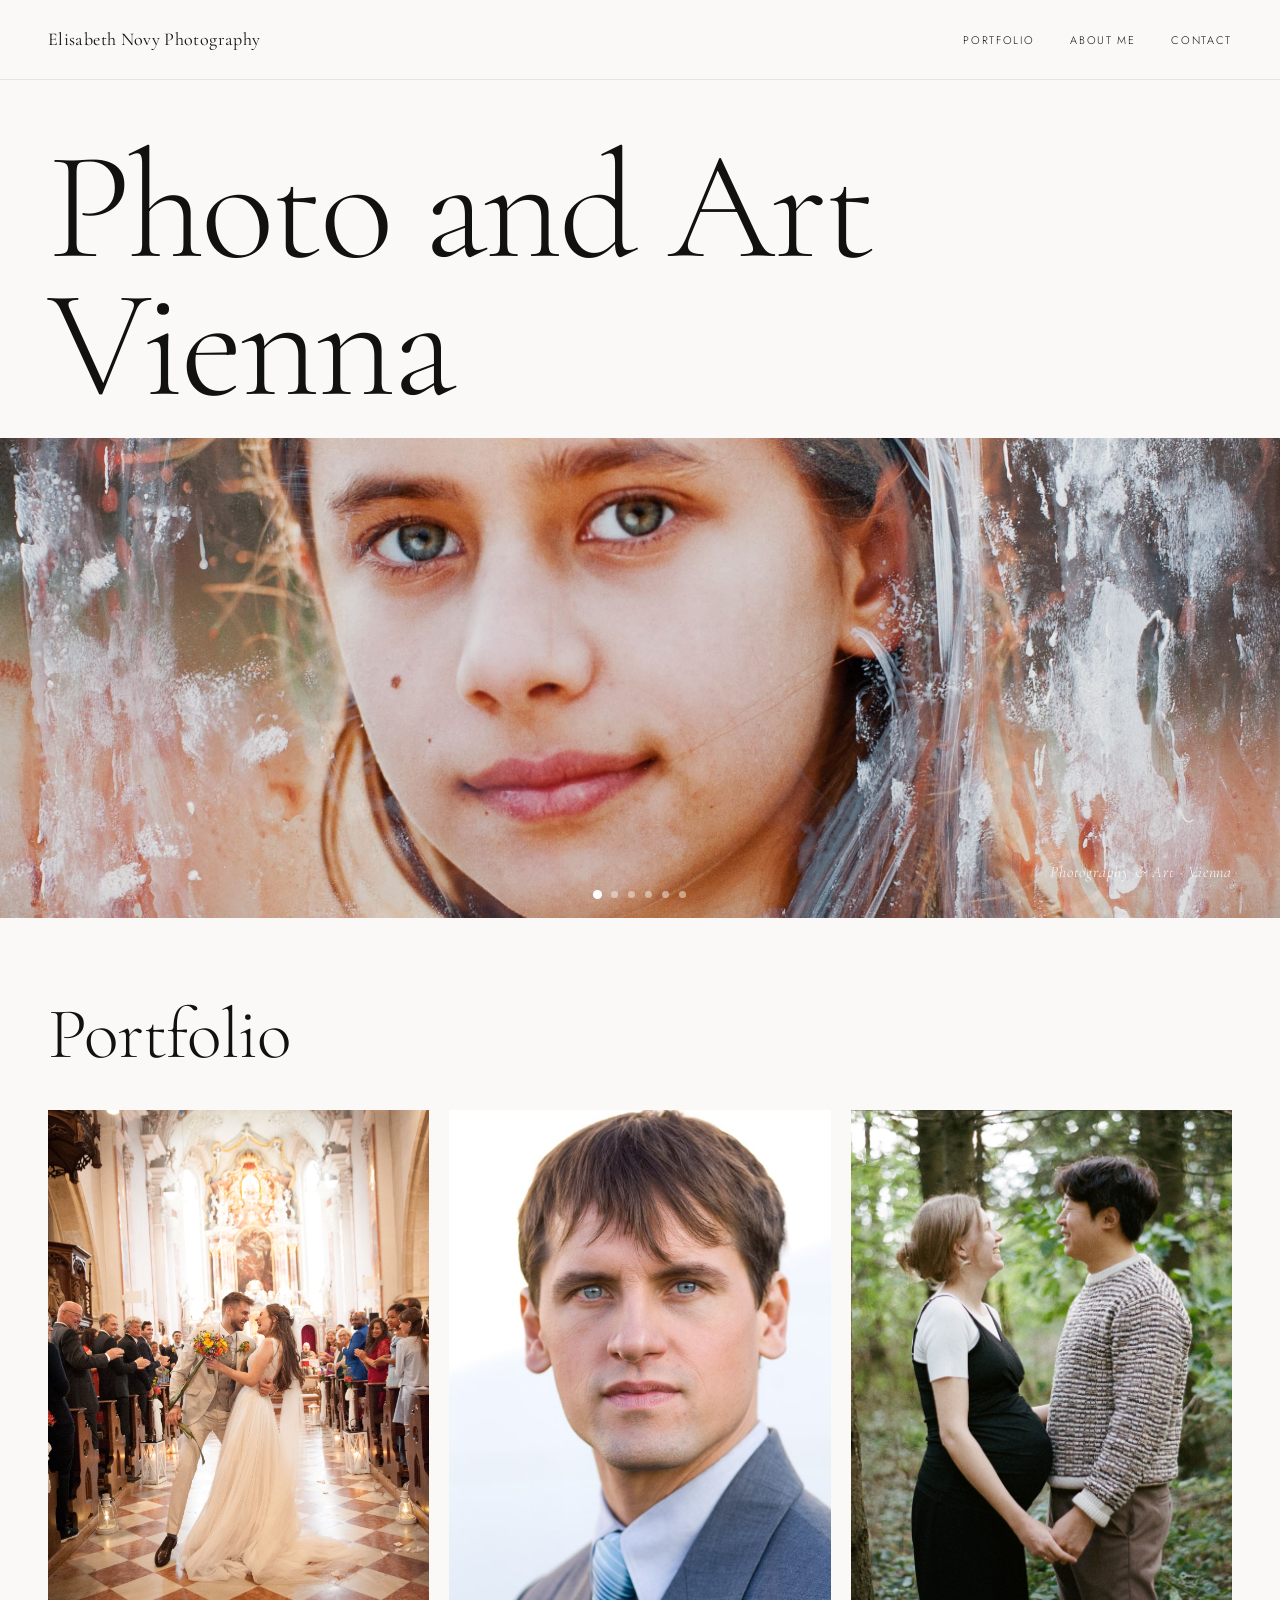
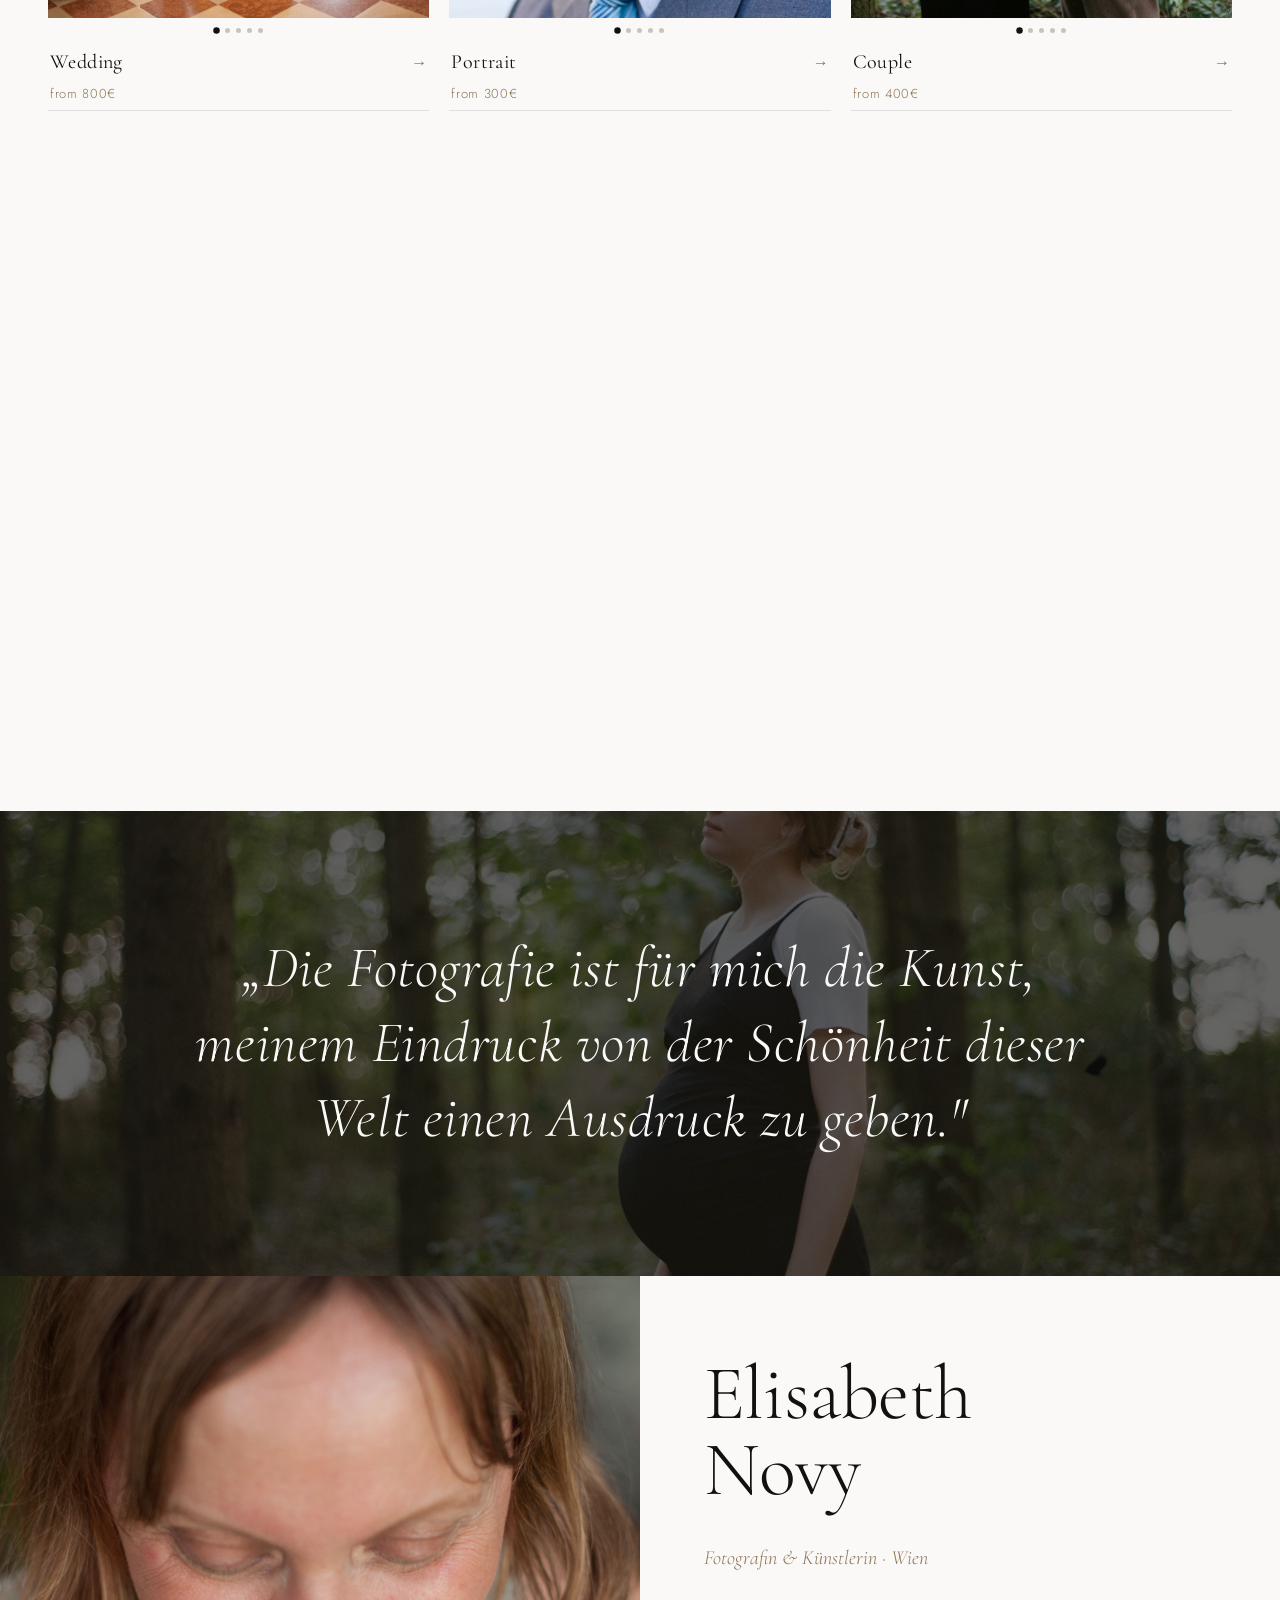
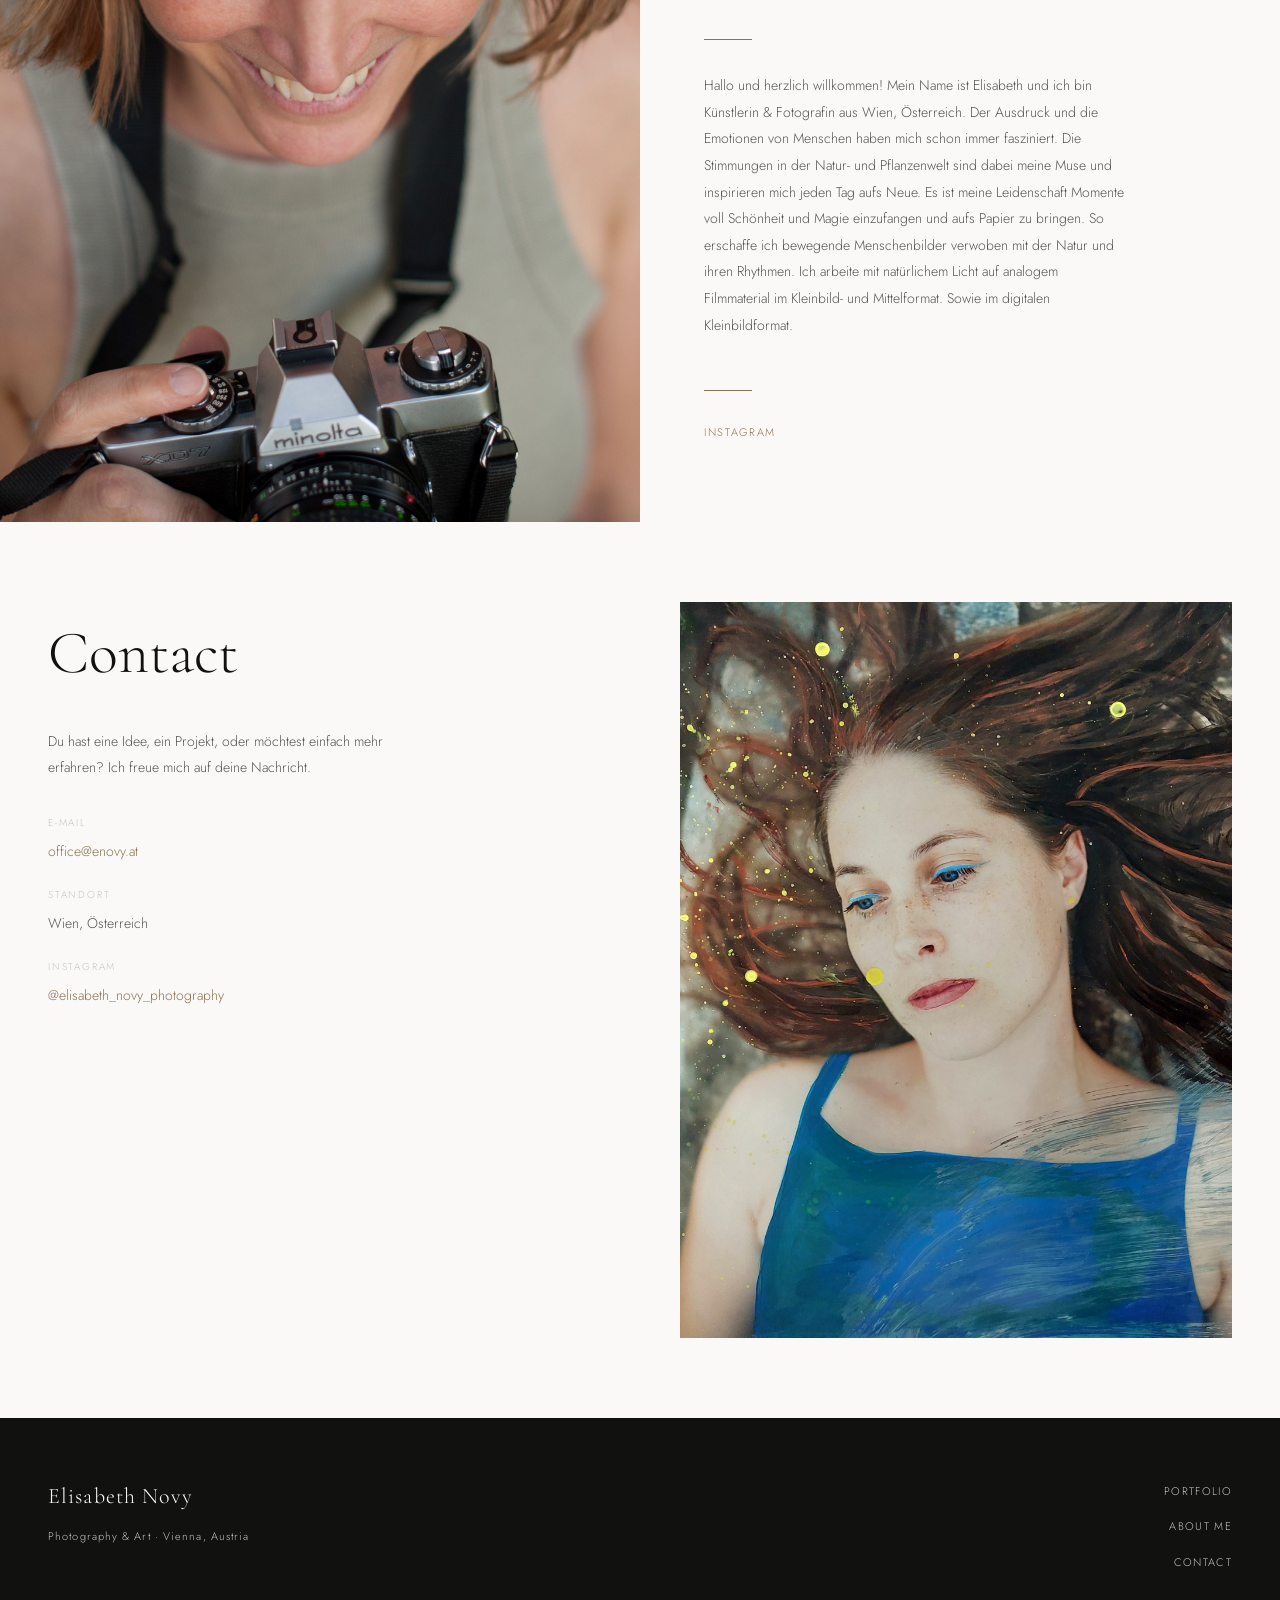
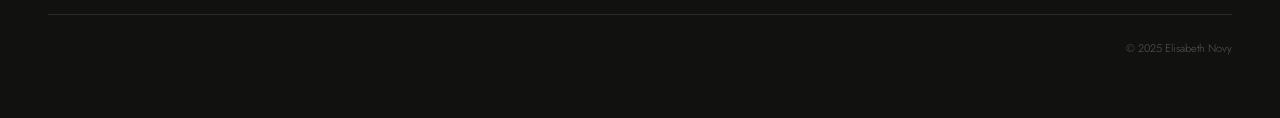
==== index.html @ fc1ddc1c "Update index.html" ====
<!DOCTYPE html>
<html lang="de">
<head>
  <meta charset="UTF-8" />
  <meta name="viewport" content="width=device-width, initial-scale=1.0" />
  <title>Elisabeth Novy Photography</title>
  <link rel="stylesheet" href="style.css" />
</head>
<body>

  <nav>
    <a class="nav-logo" href="index.html">Elisabeth Novy Photography</a>
    <button class="nav-toggle" aria-label="Menu" onclick="toggleMenu()">
      <span></span><span></span><span></span>
    </button>
    <ul class="nav-links" id="navLinks">
      <li><a href="#portfolio">Portfolio</a></li>
      <li><a href="#about">About me</a></li>
      <li><a href="#contact">Contact</a></li>
    </ul>
  </nav>

  <main class="page-content">

    <!-- ══════════════════════════
         HERO SLIDESHOW
    ══════════════════════════ -->
    <section class="hero">
      <div class="hero-title-block">
        <h1 class="hero-title">Photo and Art Vienna</h1>
      </div>
      <div class="hero-image-full">
        <div class="slideshow" id="hero-show">
          <!-- Replace these 6 filenames with your chosen hero images -->
          <div class="slide active" style="background-image: url('images/DSC4511-min.jpg')"></div> <!-- Artwork2 -->
          <div class="slide" style="background-image: url('images/DSC3820-min.jpg')"></div> <!-- Portrait -->
          <div class="slide" style="background-image: url('images/DSC9651.jpg')"></div> <!-- Wedding -->
          <div class="slide" style="background-image: url('images/DSC_1596-2-2-min.jpg')"></div> <!-- Artwork -->
          <div class="slide" style="background-image: url('images/DSC2990-Edit-Edit-min.jpg')"></div> <!-- Portrait2 -->
          <div class="slide" style="background-image: url('images/DSC2421.JPG')"></div> <!-- Baby -->
        </div>
        <div class="slide-dots" id="hero-dots">
          <button class="dot active" aria-label="Bild 1"></button>
          <button class="dot" aria-label="Bild 2"></button>
          <button class="dot" aria-label="Bild 3"></button>
          <button class="dot" aria-label="Bild 4"></button>
          <button class="dot" aria-label="Bild 5"></button>
          <button class="dot" aria-label="Bild 6"></button>
        </div>
        <p class="hero-tagline">Photography &amp; Art · Vienna</p>
      </div>
    </section>

    <!-- ══════════════════════════
         PORTFOLIO GRID
         Each card links to its own service page
    ══════════════════════════ -->
    <section id="portfolio">
      <div class="section-header fade-up">
        <h2 class="section-title">Portfolio</h2>
      </div>

      <div class="portfolio-grid">

        <!-- CARD 1: Wedding — links to service-wedding.html -->
        <a class="portfolio-card fade-up" href="service-wedding.html">
          <div class="pcard-slideshow">
            <!-- Replace with your 5 wedding photos -->
            <div class="pslide active" style="background-image: url('images/DSC8560.jpg')"></div>
            <div class="pslide" style="background-image: url('images/sw_DSC7352-2-min.jpg')"></div>
            <div class="pslide" style="background-image: url('images/DSC8609.jpg')"></div>
            <div class="pslide" style="background-image: url('images/DSC8185.jpg')"></div>
            <div class="pslide" style="background-image: url('images/sw060_DSC2758-Edit-Edit-min.jpg')"></div>
          </div>
          <div class="pcard-dots"></div>
         <div class="pcard-label">
  <span style="display:flex; flex-direction:column; gap:4px;">
    <span class="pcard-title">Wedding</span>
    <span style="font-size:13px; font-weight:300; color:#8b7355; font-family:'Jost',sans-serif; letter-spacing:0.05em;">from 800€</span>
    </span>
<span class="pcard-arrow">→</span>
</div>
        </a>

        <!-- CARD 2: Portrait — links to service-portrait.html -->
        <a class="portfolio-card fade-up" href="service-portrait.html">
          <div class="pcard-slideshow">
            <!-- Replace with your 5 portrait photos -->
            <div class="pslide active" style="background-image: url('images/DSC098985.jpg')"></div>
            <div class="pslide" style="background-image: url('images/DSC2990-Edit-Edit-min.jpg')"></div>
            <div class="pslide" style="background-image: url('images/DSC56468.jpg')"></div>
            <div class="pslide" style="background-image: url('images/DSC98456.jpg')"></div>
            <div class="pslide" style="background-image: url('images/DSC8456.JPG')"></div>
          </div>
          <div class="pcard-dots"></div>
          <div class="pcard-label">
  <span style="display:flex; flex-direction:column; gap:4px;">
    <span class="pcard-title">Portrait</span>
    <span style="font-size:13px; font-weight:300; color:#8b7355; font-family:'Jost',sans-serif; letter-spacing:0.05em;">from 300€</span>
    </span>
            <span class="pcard-arrow">→</span>
          </div>
        </a>

        <!-- CARD 3: Couple — links to service-couple.html -->
        <a class="portfolio-card fade-up" href="service-couple.html">
          <div class="pcard-slideshow">
            <!-- Replace with your 5 couple photos -->
            <div class="pslide active" style="background-image: url('images/42100008.jpg')"></div>
            <div class="pslide" style="background-image: url('images/DSC3748-min.jpg')"></div>
            <div class="pslide" style="background-image: url('images/sw0407_5988-min.jpg')"></div>
            <div class="pslide" style="background-image: url('images/25010031.jpg')"></div>
            <div class="pslide" style="background-image: url('images/SW_DSC3638-2-min.jpg')"></div>
          </div>
          <div class="pcard-dots"></div>
          <div class="pcard-label">
  <span style="display:flex; flex-direction:column; gap:4px;">
    <span class="pcard-title">Couple</span>
    <span style="font-size:13px; font-weight:300; color:#8b7355; font-family:'Jost',sans-serif; letter-spacing:0.05em;">from 400€</span>
  </span>
            <span class="pcard-arrow">→</span>
          </div>
        </a>

        <!-- CARD 4: Family — links to service-family.html -->
        <a class="portfolio-card fade-up" href="service-family.html">
          <div class="pcard-slideshow">
            <!-- Replace with your 5 family photos -->
            <div class="pslide active" style="background-image: url('images/DSC2608.jpg')"></div>
            <div class="pslide" style="background-image: url('images/DSC2421.JPG')"></div>
            <div class="pslide" style="background-image: url('images/PrG497906.jpg')"></div>
            <div class="pslide" style="background-image: url('images/DSC9864.jpg')"></div>
            <div class="pslide" style="background-image: url('images/D2C6389-min.jpg')"></div>
          </div>
          <div class="pcard-dots"></div>
          <div class="pcard-label">
  <span style="display:flex; flex-direction:column; gap:4px;">
    <span class="pcard-title">Family & Kids</span>
    <span style="font-size:13px; font-weight:300; color:#8b7355; font-family:'Jost',sans-serif; letter-spacing:0.05em;">from 250€</span>
  </span>
  <span class="pcard-arrow">→</span>
</div>
        </a>

        <!-- CARD 5: Commercial — links to service-commercial.html -->
        <a class="portfolio-card fade-up" href="service-commercial.html">
          <div class="pcard-slideshow">
            <!-- Replace with your 5 commercial photos -->
            <div class="pslide active" style="background-image: url('images/DSC4311_RGB_kl.jpg')"></div>
            <div class="pslide" style="background-image: url('images/DSC4878.jpg')"></div>
            <div class="pslide" style="background-image: url('images/DSC123675.jpg')"></div>
            <div class="pslide" style="background-image: url('images/DSC1952-Edit.JPG')"></div>
            <div class="pslide" style="background-image: url('images/D2C1229.jpg')"></div>
          </div>
          <div class="pcard-dots"></div>
          <div class="pcard-label">
  <span style="display:flex; flex-direction:column; gap:4px;">
    <span class="pcard-title">Commercial</span>
    <span style="font-size:13px; font-weight:300; color:#8b7355; font-family:'Jost',sans-serif; letter-spacing:0.05em;">price on offer</span>
  </span>
            <span class="pcard-arrow">→</span>
          </div>
        </a>

        <!-- CARD 6: Artwork — links to service-artwork.html -->
        <a class="portfolio-card fade-up" href="service-artwork.html">
          <div class="pcard-slideshow">
            <!-- Replace with your 5 artwork / painted photo images -->
            <div class="pslide active" style="background-image: url('images/DSC4499-min.jpg')"></div>
            <div class="pslide" style="background-image: url('images/20260128_122446.jpg')"></div>
            <div class="pslide" style="background-image: url('images/20260128_122147.jpg')"></div>
            <div class="pslide" style="background-image: url('images/20241216_114441 1.jpg')"></div>
            <div class="pslide" style="background-image: url('images/DSC_1576-2-2-min.jpg')"></div>
          </div>
          <div class="pcard-dots"></div>
          <div class="pcard-label">
  <span style="display:flex; flex-direction:column; gap:4px;">
    <span class="pcard-title">Artwork</span>
    <span style="font-size:13px; font-weight:300; color:#8b7355; font-family:'Jost',sans-serif; letter-spacing:0.05em;">from 50€</span>
  </span>
            <span class="pcard-arrow">→</span>
          </div>
        </a>

      </div>
    </section>

    <!-- ══════════════════════════
         ARTIST STATEMENT
    ══════════════════════════ -->
    <section class="quote-band fade-up">
      <!-- Replace with a moody atmospheric photo -->
      <img class="quote-band-bg" src="images/28070008.jpg" alt="" aria-hidden="true" />
      <p class="quote-text">
        „Die Fotografie ist für mich die Kunst,<br>
        meinem Eindruck von der Schönheit dieser Welt einen Ausdruck zu geben."
      </p>
    </section>

    <!-- ══════════════════════════
         ABOUT ME
    ══════════════════════════ -->
    <section id="about" class="about-layout">

      <div class="about-image-col">
        <!--
          Replace with a personal portrait photo of Elisabeth.
          Example: src="images/elisabeth.jpg"
        -->
        <img src="images/DSC0452.jpg" alt="Elisabeth Novy" />
      </div>

      <div class="about-text-col fade-up">
        <h2 class="about-name">Elisabeth<br>Novy</h2>
        <!-- PLACEHOLDER: short subtitle -->
        <p class="about-tagline">Fotografin &amp; Künstlerin · Wien</p>
        <div class="about-divider"></div>
        <!-- PLACEHOLDER: personal intro paragraph -->
        <p class="about-body">
           Hallo und herzlich willkommen!
Mein Name ist Elisabeth und ich bin Künstlerin & Fotografin aus Wien, Österreich.
Der Ausdruck und die Emotionen von Menschen haben mich schon immer fasziniert.
Die Stimmungen in der Natur- und Pflanzenwelt sind dabei meine Muse und inspirieren mich jeden Tag aufs Neue.
Es ist meine Leidenschaft Momente voll Schönheit und Magie einzufangen und aufs Papier zu bringen.
So erschaffe ich bewegende Menschenbilder verwoben mit der Natur und ihren Rhythmen.

Ich arbeite mit natürlichem Licht auf analogem Filmmaterial im Kleinbild- und Mittelformat. Sowie im digitalen Kleinbildformat.
        </p>
        
        <div class="about-divider"></div>
        <!-- Replace # with your actual social links -->
        <div style="display:flex; gap:24px;">
          <a href="https://www.instagram.com/elisabeth_novy_photography?utm_source=ig_web_button_share_sheet&igsh=ZDNlZDc0MzIxNw==" target="_blank" style="font-size:11px;letter-spacing:0.15em;text-transform:uppercase;color:#8b7355;text-decoration:none;">Instagram</a>
        </div>
      </div>

    </section>

    <!-- ══════════════════════════
         CONTACT
    ══════════════════════════ -->
    <section class="contact-section" id="contact">

      <div class="fade-up">
        <h2 class="contact-title">Contact</h2>
        <!-- PLACEHOLDER: short invitation text -->
        <p style="font-size:14px;color:#555;max-width:380px;line-height:1.9;margin-bottom:32px;">
          Du hast eine Idee, ein Projekt, oder möchtest einfach mehr erfahren?
          Ich freue mich auf deine Nachricht.
        </p>
        <div class="contact-info">
          <span class="contact-label">E-Mail</span>
          <!-- Replace with real email -->
          <a href="mailto:office@enovy.at">office@enovy.at</a>
          <span class="contact-label">Standort</span>
          Wien, Österreich
          <span class="contact-label">Instagram</span>
          <!-- Replace with real Instagram -->
          <a href="https://www.instagram.com/elisabeth_novy_photography?utm_source=ig_web_button_share_sheet&igsh=ZDNlZDc0MzIxNw==" target="_blank">@elisabeth_novy_photography</a>
        </div>
      </div>

      <div class="fade-up" style="overflow:hidden;">
        <!-- Replace with any photo you'd like next to the contact info -->
        <img src="images/20260128_122324.jpg" alt=""
          style="width:100%;aspect-ratio:3/4;object-fit:cover;object-position:center;display:block;" />
      </div>

    </section>

  </main>

  <footer>
    <div>
      <p class="footer-logo">Elisabeth Novy</p>
      <p class="footer-sub">Photography &amp; Art · Vienna, Austria</p>
    </div>
    <ul class="footer-nav">
      <li><a href="#portfolio">Portfolio</a></li>
      <li><a href="#about">About me</a></li>
      <li><a href="#contact">Contact</a></li>
    </ul>
    <div class="footer-bottom">
      <span><!-- hello@elisabethnovy.com --></span>
      <span>© 2025 Elisabeth Novy</span>
    </div>
  </footer>

  <script>
    function toggleMenu() {
      document.getElementById('navLinks').classList.toggle('open');
    }

    // Scroll fade-in
    const observer = new IntersectionObserver((entries) => {
      entries.forEach((entry, i) => {
        if (entry.isIntersecting) setTimeout(() => entry.target.classList.add('visible'), i * 80);
      });
    }, { threshold: 0.08 });
    document.querySelectorAll('.fade-up').forEach(el => observer.observe(el));

    // Hero slideshow
    (function () {
      const slides = document.querySelectorAll('#hero-show .slide');
      const dots = document.querySelectorAll('#hero-dots .dot');
      let cur = 0;
      dots.forEach((d, i) => d.addEventListener('click', () => goTo(i)));
      function goTo(n) {
        slides[cur].classList.remove('active'); dots[cur].classList.remove('active');
        cur = (n + slides.length) % slides.length;
        slides[cur].classList.add('active'); dots[cur].classList.add('active');
      }
      setInterval(() => goTo(cur + 1), 5000);
    })();

    // Portfolio card slideshows
    document.querySelectorAll('.portfolio-card').forEach((card, idx) => {
      const slides = card.querySelectorAll('.pslide');
      const wrap = card.querySelector('.pcard-dots');
      let cur = 0;
      slides.forEach((_, i) => {
        const d = document.createElement('button');
        d.className = 'pdot' + (i === 0 ? ' active' : '');
        d.setAttribute('aria-label', `Bild ${i + 1}`);
        d.addEventListener('click', e => { e.preventDefault(); e.stopPropagation(); goTo(i); });
        wrap.appendChild(d);
      });
      function goTo(n) {
        const dots = wrap.querySelectorAll('.pdot');
        slides[cur].classList.remove('active'); dots[cur].classList.remove('active');
        cur = (n + slides.length) % slides.length;
        slides[cur].classList.add('active'); dots[cur].classList.add('active');
      }
      setInterval(() => goTo(cur + 1), 3500 + idx * 350);
    });

    // Smooth scroll with nav offset
    document.querySelectorAll('a[href^="#"]').forEach(link => {
      link.addEventListener('click', e => {
        const target = document.querySelector(link.getAttribute('href'));
        if (target) {
          e.preventDefault();
          window.scrollTo({ top: target.getBoundingClientRect().top + window.scrollY - 80, behavior: 'smooth' });
          document.getElementById('navLinks').classList.remove('open');
        }
      });
    });
  </script>

</body>
</html>
---- style.css ----
@import url('https://fonts.googleapis.com/css2?family=Cormorant+Garamond:ital,wght@0,300;0,400;0,500;1,300;1,400&family=Jost:wght@200;300;400&display=swap');

*, *::before, *::after {
  box-sizing: border-box;
  margin: 0;
  padding: 0;
}

:root {
  --black: #111110;
  --white: #faf9f7;
  --warm-grey: #c8c4bc;
  --accent: #8b7355;
  --light-bg: #f2f0ed;
  --font-display: 'Cormorant Garamond', serif;
  --font-body: 'Jost', sans-serif;
}

html {
  scroll-behavior: smooth;
}

body {
  background-color: var(--white);
  color: var(--black);
  font-family: var(--font-body);
  font-weight: 300;
  font-size: 15px;
  line-height: 1.7;
  overflow-x: hidden;
}

/* ── NAV ── */
nav {
  position: fixed;
  top: 0;
  left: 0;
  right: 0;
  z-index: 100;
  display: flex;
  align-items: center;
  justify-content: space-between;
  padding: 24px 48px;
  background: rgba(250, 249, 247, 0.92);
  backdrop-filter: blur(8px);
  border-bottom: 1px solid rgba(0,0,0,0.08);
}

.nav-logo {
  font-family: var(--font-display);
  font-size: 18px;
  font-weight: 400;
  letter-spacing: 0.02em;
  color: var(--black);
  text-decoration: none;
}

.nav-links {
  display: flex;
  gap: 36px;
  list-style: none;
}

.nav-links a {
  font-family: var(--font-body);
  font-size: 11px;
  font-weight: 300;
  letter-spacing: 0.15em;
  text-transform: uppercase;
  color: var(--black);
  text-decoration: none;
  transition: color 0.3s ease;
  position: relative;
}

.nav-links a::after {
  content: '';
  position: absolute;
  bottom: -2px;
  left: 0;
  width: 0;
  height: 1px;
  background: var(--accent);
  transition: width 0.3s ease;
}

.nav-links a:hover,
.nav-links a.active {
  color: var(--accent);
}

.nav-links a:hover::after,
.nav-links a.active::after {
  width: 100%;
}

/* ── PAGE WRAPPER ── */
.page-content {
  padding-top: 90px;
}

/* ── HERO ── */
.hero {
  position: relative;
  height: 92vh;
  overflow: hidden;
  display: flex;
  flex-direction: column;
}

.hero-title-block {
  padding: 48px 48px 24px;
  z-index: 2;
}

.hero-title {
  font-family: var(--font-display);
  font-size: clamp(72px, 12vw, 160px);
  font-weight: 300;
  letter-spacing: -0.02em;
  line-height: 0.9;
  color: var(--black);
  animation: fadeUp 1.2s ease forwards;
  opacity: 0;
}

.hero-image-full {
  flex: 1;
  overflow: hidden;
  position: relative;
}

/* Slideshow — handles portrait & landscape by always cropping to center */
.slideshow {
  position: absolute;
  inset: 0;
  width: 100%;
  height: 100%;
}

.slide {
  position: absolute;
  inset: 0;
  background-size: cover;
  background-position: center center;
  opacity: 0;
  transition: opacity 1.2s ease;
  will-change: opacity;
}

.slide.active { opacity: 1; }

.slide-dots {
  position: absolute;
  bottom: 20px;
  left: 50%;
  transform: translateX(-50%);
  display: flex;
  gap: 10px;
  z-index: 5;
}

.dot {
  width: 7px;
  height: 7px;
  border-radius: 50%;
  background: rgba(255,255,255,0.45);
  border: none;
  cursor: pointer;
  padding: 0;
  transition: background 0.3s, transform 0.3s;
}

.dot.active {
  background: #fff;
  transform: scale(1.3);
}

.dot:hover { background: rgba(255,255,255,0.8); }

.hero-tagline {
  position: absolute;
  bottom: 32px;
  right: 48px;
  font-family: var(--font-display);
  font-style: italic;
  font-size: 16px;
  color: var(--white);
  letter-spacing: 0.05em;
  opacity: 0;
  animation: fadeIn 1.5s ease 0.8s forwards;
}

/* ── SECTION HEADERS ── */
.section-header {
  display: flex;
  align-items: baseline;
  justify-content: space-between;
  padding: 80px 48px 40px;
}

.section-title {
  font-family: var(--font-display);
  font-size: clamp(40px, 6vw, 72px);
  font-weight: 300;
  line-height: 1;
  letter-spacing: -0.01em;
}

.section-link {
  font-family: var(--font-body);
  font-size: 11px;
  letter-spacing: 0.15em;
  text-transform: uppercase;
  color: var(--accent);
  text-decoration: none;
  border-bottom: 1px solid var(--accent);
  padding-bottom: 2px;
  transition: opacity 0.3s;
}

.section-link:hover { opacity: 0.6; }

/* ── PHOTO GRID ── */
.photo-grid {
  display: grid;
  grid-template-columns: repeat(3, 1fr);
  gap: 20px;
  padding: 0 48px 80px;
}

.photo-item {
  position: relative;
  overflow: hidden;
  cursor: pointer;
}

.photo-item img {
  width: 100%;
  aspect-ratio: 3/4;
  object-fit: cover;
  display: block;
  transition: transform 0.7s cubic-bezier(0.25, 0.46, 0.45, 0.94);
}

.photo-item:hover img {
  transform: scale(1.04);
}

.photo-caption {
  margin-top: 12px;
  font-family: var(--font-display);
  font-style: italic;
  font-size: 14px;
  color: var(--accent);
  letter-spacing: 0.03em;
}

/* ── MASONRY / VARIED GRID ── */
.photo-grid-masonry {
  display: grid;
  grid-template-columns: repeat(3, 1fr);
  gap: 16px;
  padding: 0 48px 80px;
}

.photo-grid-masonry .photo-item:nth-child(2) img { aspect-ratio: 3/5; }
.photo-grid-masonry .photo-item:nth-child(4) img { aspect-ratio: 4/3; }
.photo-grid-masonry .photo-item:nth-child(5) img { aspect-ratio: 1/1; }

/* ── QUOTE BAND ── */
.quote-band {
  position: relative;
  padding: 120px 80px;
  background: var(--black);
  overflow: hidden;
  text-align: center;
}

.quote-band::before {
  content: '';
  position: absolute;
  inset: 0;
  background: url('') center/cover no-repeat;
  opacity: 0.3;
}

.quote-band-bg {
  position: absolute;
  inset: 0;
  width: 100%;
  height: 100%;
  object-fit: cover;
  opacity: 0.35;
}

.quote-text {
  position: relative;
  font-family: var(--font-display);
  font-size: clamp(28px, 4.5vw, 58px);
  font-weight: 300;
  font-style: italic;
  color: var(--white);
  line-height: 1.3;
  max-width: 900px;
  margin: 0 auto;
  letter-spacing: 0.01em;
}

/* ── SERVICES PAGE ── */
.services-grid {
  display: grid;
  grid-template-columns: repeat(3, 1fr);
  gap: 48px;
  padding: 0 48px 100px;
}

.service-card img {
  width: 100%;
  aspect-ratio: 2/3;
  object-fit: cover;
  display: block;
  margin-bottom: 20px;
  transition: transform 0.6s ease;
}

.service-card:hover img {
  transform: scale(1.02);
  overflow: hidden;
}

.service-card {
  overflow: hidden;
}

.service-card-inner {
  overflow: hidden;
}

.service-name {
  font-family: var(--font-display);
  font-size: 28px;
  font-weight: 300;
  margin-bottom: 10px;
  letter-spacing: 0.01em;
}

.service-desc {
  font-size: 13px;
  color: #555;
  line-height: 1.8;
  font-weight: 300;
}

/* ── ABOUT PAGE ── */
.about-layout {
  display: grid;
  grid-template-columns: 1fr 1fr;
  gap: 0;
  min-height: 80vh;
}

.about-image-col {
  position: relative;
  overflow: hidden;
}

.about-image-col img {
  width: 100%;
  height: 100%;
  object-fit: cover;
  object-position: top center;
}

.about-text-col {
  padding: 80px 64px;
  display: flex;
  flex-direction: column;
  justify-content: center;
}

.about-name {
  font-family: var(--font-display);
  font-size: clamp(48px, 6vw, 80px);
  font-weight: 300;
  line-height: 1;
  margin-bottom: 32px;
  letter-spacing: -0.01em;
}

.about-tagline {
  font-family: var(--font-display);
  font-style: italic;
  font-size: 20px;
  color: var(--accent);
  margin-bottom: 32px;
}

.about-body {
  font-size: 14px;
  color: #555;
  line-height: 1.9;
  margin-bottom: 20px;
  max-width: 420px;
}

.about-divider {
  width: 48px;
  height: 1px;
  background: var(--accent);
  margin: 32px 0;
}

.about-art-section {
  padding: 80px 48px;
  background: var(--light-bg);
}

.about-art-title {
  font-family: var(--font-display);
  font-size: clamp(36px, 5vw, 60px);
  font-weight: 300;
  margin-bottom: 48px;
}

.art-grid {
  display: grid;
  grid-template-columns: repeat(3, 1fr);
  gap: 20px;
}

.art-grid img {
  width: 100%;
  aspect-ratio: 1/1;
  object-fit: cover;
  display: block;
  transition: transform 0.6s ease;
}

.art-grid img:hover { transform: scale(1.03); }

/* ── CONTACT ── */
.contact-section {
  padding: 80px 48px;
  display: grid;
  grid-template-columns: 1fr 1fr;
  gap: 80px;
  align-items: start;
}

.contact-title {
  font-family: var(--font-display);
  font-size: clamp(36px, 5vw, 60px);
  font-weight: 300;
  margin-bottom: 24px;
}

.contact-info {
  font-size: 14px;
  color: #555;
  line-height: 2;
}

.contact-info a {
  color: var(--accent);
  text-decoration: none;
}

.contact-info a:hover { text-decoration: underline; }

.contact-label {
  font-size: 10px;
  letter-spacing: 0.18em;
  text-transform: uppercase;
  color: var(--warm-grey);
  display: block;
  margin-top: 20px;
  margin-bottom: 4px;
}

/* ── FOOTER ── */
footer {
  background: var(--black);
  color: var(--white);
  padding: 60px 48px;
  display: grid;
  grid-template-columns: 1fr auto;
  gap: 40px;
  align-items: start;
}

.footer-logo {
  font-family: var(--font-display);
  font-size: 22px;
  font-weight: 300;
  letter-spacing: 0.05em;
  margin-bottom: 12px;
}

.footer-sub {
  font-size: 11px;
  color: var(--warm-grey);
  letter-spacing: 0.1em;
}

.footer-nav {
  list-style: none;
  text-align: right;
  display: flex;
  flex-direction: column;
  gap: 10px;
}

.footer-nav a {
  font-size: 11px;
  letter-spacing: 0.12em;
  text-transform: uppercase;
  color: var(--warm-grey);
  text-decoration: none;
  transition: color 0.3s;
}

.footer-nav a:hover { color: var(--white); }

.footer-bottom {
  grid-column: 1 / -1;
  border-top: 1px solid rgba(255,255,255,0.1);
  padding-top: 24px;
  font-size: 11px;
  color: rgba(255,255,255,0.3);
  display: flex;
  justify-content: space-between;
}

/* ── PORTFOLIO GRID ── */
.portfolio-grid {
  display: grid;
  grid-template-columns: repeat(3, 1fr);
  gap: 20px;
  padding: 0 48px 80px;
}

.portfolio-card {
  display: block;
  text-decoration: none;
  color: var(--black);
  position: relative;
  overflow: hidden;
  cursor: pointer;
}

/* The slideshow inside each card */
.pcard-slideshow {
  position: relative;
  width: 100%;
  aspect-ratio: 3/4;   /* portrait crop — works for both orientations */
  overflow: hidden;
  background: var(--light-bg);
}

.pslide {
  position: absolute;
  inset: 0;
  background-size: cover;
  background-position: center center; /* always shows middle of image */
  opacity: 0;
  transition: opacity 1s ease;
}

.pslide.active { opacity: 1; }

/* Dots inside the card */
.pcard-dots {
  display: flex;
  gap: 6px;
  justify-content: center;
  margin-top: 10px;
}

.pdot {
  width: 5px;
  height: 5px;
  border-radius: 50%;
  background: var(--warm-grey);
  border: none;
  cursor: pointer;
  padding: 0;
  transition: background 0.3s, transform 0.3s;
}

.pdot.active {
  background: var(--black);
  transform: scale(1.3);
}

/* Category label below each card */
.pcard-label {
  display: flex;
  justify-content: space-between;
  align-items: baseline;
  padding: 12px 2px 4px;
  border-bottom: 1px solid rgba(0,0,0,0.1);
  transition: border-color 0.3s;
}

.portfolio-card:hover .pcard-label {
  border-color: var(--accent);
}

.pcard-title {
  font-family: var(--font-display);
  font-size: 20px;
  font-weight: 400;
  letter-spacing: 0.02em;
}

.pcard-arrow {
  font-size: 16px;
  color: var(--accent);
  transform: translateX(0);
  transition: transform 0.3s ease;
}

.portfolio-card:hover .pcard-arrow {
  transform: translateX(5px);
}

/* ── SERVICE BLOCKS ── */
.service-block {
  display: grid;
  grid-template-columns: 1fr 1fr;
  gap: 0;
  margin: 0 0 2px 0;
  min-height: 520px;
}

.service-block--reverse {
  direction: rtl; /* flip columns */
}

.service-block--reverse > * {
  direction: ltr; /* reset text inside */
}

.service-block-img {
  overflow: hidden;
  background: var(--light-bg);
}

.service-block-img img {
  width: 100%;
  height: 100%;
  object-fit: cover;
  object-position: center center;
  display: block;
  transition: transform 0.8s ease;
}

.service-block:hover .service-block-img img {
  transform: scale(1.03);
}

.service-block-text {
  padding: 64px 56px;
  display: flex;
  flex-direction: column;
  justify-content: center;
  background: var(--white);
}

.service-block--reverse .service-block-text {
  background: var(--light-bg);
}

.service-block-title {
  font-family: var(--font-display);
  font-size: clamp(36px, 4vw, 56px);
  font-weight: 300;
  letter-spacing: -0.01em;
  margin-bottom: 20px;
}

.service-block-divider {
  width: 40px;
  height: 1px;
  background: var(--accent);
  margin-bottom: 24px;
}

.service-block-text p {
  font-size: 14px;
  color: #555;
  line-height: 1.9;
  max-width: 380px;
}

/* ── CTA BUTTON ── */
.cta-btn {
  display: inline-block;
  margin-top: 36px;
  position: relative;
  font-family: var(--font-body);
  font-size: 11px;
  letter-spacing: 0.18em;
  text-transform: uppercase;
  color: var(--white);
  border: 1px solid rgba(255,255,255,0.5);
  padding: 14px 32px;
  text-decoration: none;
  transition: background 0.3s, border-color 0.3s;
}

.cta-btn:hover {
  background: rgba(255,255,255,0.15);
  border-color: var(--white);
}

/* ── RESPONSIVE: portfolio & service blocks ── */
@media (max-width: 900px) {
  .portfolio-grid {
    grid-template-columns: 1fr 1fr;
    padding: 0 24px 60px;
    gap: 16px;
  }

  .service-block {
    grid-template-columns: 1fr;
    min-height: auto;
  }

  .service-block--reverse {
    direction: ltr;
  }

  .service-block-img {
    height: 60vw;
  }

  .service-block-text {
    padding: 40px 24px;
  }
}

@media (max-width: 500px) {
  .portfolio-grid {
    grid-template-columns: 1fr;
  }
}

/* ── SERVICE PAGE ── */
.svc-hero {
  position: relative;
  height: 75vh;
  overflow: hidden;
}

.svc-hero-img {
  position: absolute;
  inset: 0;
  background-size: cover;
  background-position: center center;
  transform: scale(1.04);
  animation: zoomOut 1.8s ease forwards;
}

.svc-hero-overlay {
  position: absolute;
  inset: 0;
  background: linear-gradient(to top, rgba(0,0,0,0.55) 0%, rgba(0,0,0,0.1) 50%, transparent 100%);
  display: flex;
  flex-direction: column;
  justify-content: flex-end;
  padding: 48px 56px;
}

.svc-back {
  position: absolute;
  top: 110px;
  left: 56px;
  font-size: 11px;
  letter-spacing: 0.15em;
  text-transform: uppercase;
  color: rgba(255,255,255,0.8);
  text-decoration: none;
  transition: color 0.3s;
}

.svc-back:hover { color: #fff; }

.svc-hero-title {
  font-family: var(--font-display);
  font-size: clamp(52px, 8vw, 110px);
  font-weight: 300;
  color: var(--white);
  line-height: 1;
  letter-spacing: -0.02em;
  margin-bottom: 12px;
}

.svc-hero-sub {
  font-family: var(--font-body);
  font-size: 11px;
  letter-spacing: 0.2em;
  text-transform: uppercase;
  color: rgba(255,255,255,0.7);
}

.svc-desc-section {
  display: grid;
  grid-template-columns: 2fr 1fr;
  gap: 80px;
  padding: 72px 56px;
  align-items: start;
}

.svc-desc-text p {
  font-family: var(--font-display);
  font-size: clamp(18px, 2vw, 24px);
  font-weight: 300;
  line-height: 1.7;
  color: #333;
  max-width: 640px;
}

.svc-meta-block {
  margin-bottom: 28px;
  font-size: 14px;
  color: #555;
  line-height: 1.8;
}

.svc-meta-link {
  color: var(--accent);
  text-decoration: none;
  font-size: 14px;
}

.svc-meta-link:hover { text-decoration: underline; }

/* Gallery grid — masonry-style mixed sizes */
.svc-gallery {
  padding: 0 56px 80px;
}

.svc-gallery-grid {
  display: grid;
  grid-template-columns: repeat(3, 1fr);
  gap: 16px;
}

.svc-gallery-item {
  overflow: hidden;
}

.svc-gallery-item img {
  width: 100%;
  aspect-ratio: 2/3;        /* portrait default — works for any orientation */
  object-fit: cover;
  object-position: center center;
  display: block;
  transition: transform 0.7s ease;
}

/* Vary the heights so the grid feels editorial, not uniform */
.svc-gallery-item:nth-child(2) img { aspect-ratio: 3/4; }
.svc-gallery-item:nth-child(4) img { aspect-ratio: 1/1; }
.svc-gallery-item:nth-child(5) img { aspect-ratio: 3/2; }

.svc-gallery-item:hover img { transform: scale(1.04); }

@media (max-width: 900px) {
  .svc-hero { height: 55vh; }
  .svc-hero-overlay { padding: 32px 24px; }
  .svc-back { left: 24px; top: 90px; }
  .svc-desc-section { grid-template-columns: 1fr; gap: 32px; padding: 48px 24px; }
  .svc-gallery { padding: 0 24px 60px; }
  .svc-gallery-grid { grid-template-columns: 1fr 1fr; }
  .svc-gallery-item img,
  .svc-gallery-item:nth-child(2) img,
  .svc-gallery-item:nth-child(4) img,
  .svc-gallery-item:nth-child(5) img { aspect-ratio: 1/1; }
}

@media (max-width: 500px) {
  .svc-gallery-grid { grid-template-columns: 1fr; }
  .svc-gallery-item img,
  .svc-gallery-item:nth-child(2) img,
  .svc-gallery-item:nth-child(4) img,
  .svc-gallery-item:nth-child(5) img { aspect-ratio: 3/4; }
}

/* ── ANIMATIONS ── */
@keyframes fadeUp {
  from { opacity: 0; transform: translateY(30px); }
  to   { opacity: 1; transform: translateY(0); }
}

@keyframes fadeIn {
  from { opacity: 0; }
  to   { opacity: 1; }
}

@keyframes zoomOut {
  from { transform: scale(1.08); }
  to   { transform: scale(1); }
}

.fade-up {
  opacity: 0;
  transform: translateY(24px);
  transition: opacity 0.8s ease, transform 0.8s ease;
}

.fade-up.visible {
  opacity: 1;
  transform: translateY(0);
}

/* ── MOBILE HAMBURGER ── */
.nav-toggle {
  display: none;
  flex-direction: column;
  gap: 5px;
  cursor: pointer;
  background: none;
  border: none;
  padding: 4px;
}

.nav-toggle span {
  width: 24px;
  height: 1px;
  background: var(--black);
  display: block;
  transition: all 0.3s ease;
}

/* ── RESPONSIVE ── */
@media (max-width: 900px) {
  nav { padding: 20px 24px; }

  .nav-toggle { display: flex; }

  .nav-links {
    display: none;
    position: fixed;
    top: 69px;
    left: 0;
    right: 0;
    background: var(--white);
    flex-direction: column;
    gap: 0;
    border-top: 1px solid rgba(0,0,0,0.08);
  }

  .nav-links.open { display: flex; }

  .nav-links li { border-bottom: 1px solid rgba(0,0,0,0.05); }

  .nav-links a {
    display: block;
    padding: 16px 24px;
    font-size: 12px;
  }

  .hero-title { font-size: 18vw; }
  .hero-title-block { padding: 32px 24px 16px; }

  .section-header { padding: 60px 24px 32px; flex-direction: column; gap: 16px; }

  .photo-grid, .photo-grid-masonry, .services-grid, .art-grid {
    grid-template-columns: 1fr;
    padding: 0 24px 60px;
  }

  .about-layout { grid-template-columns: 1fr; }
  .about-image-col { height: 60vw; }
  .about-text-col { padding: 48px 24px; }

  .contact-section { grid-template-columns: 1fr; padding: 60px 24px; gap: 40px; }

  .quote-band { padding: 80px 32px; }

  footer { grid-template-columns: 1fr; padding: 48px 24px; }
  .footer-nav { text-align: left; }

  .section-header { flex-direction: column; align-items: flex-start; }
  .about-art-section { padding: 60px 24px; }
}
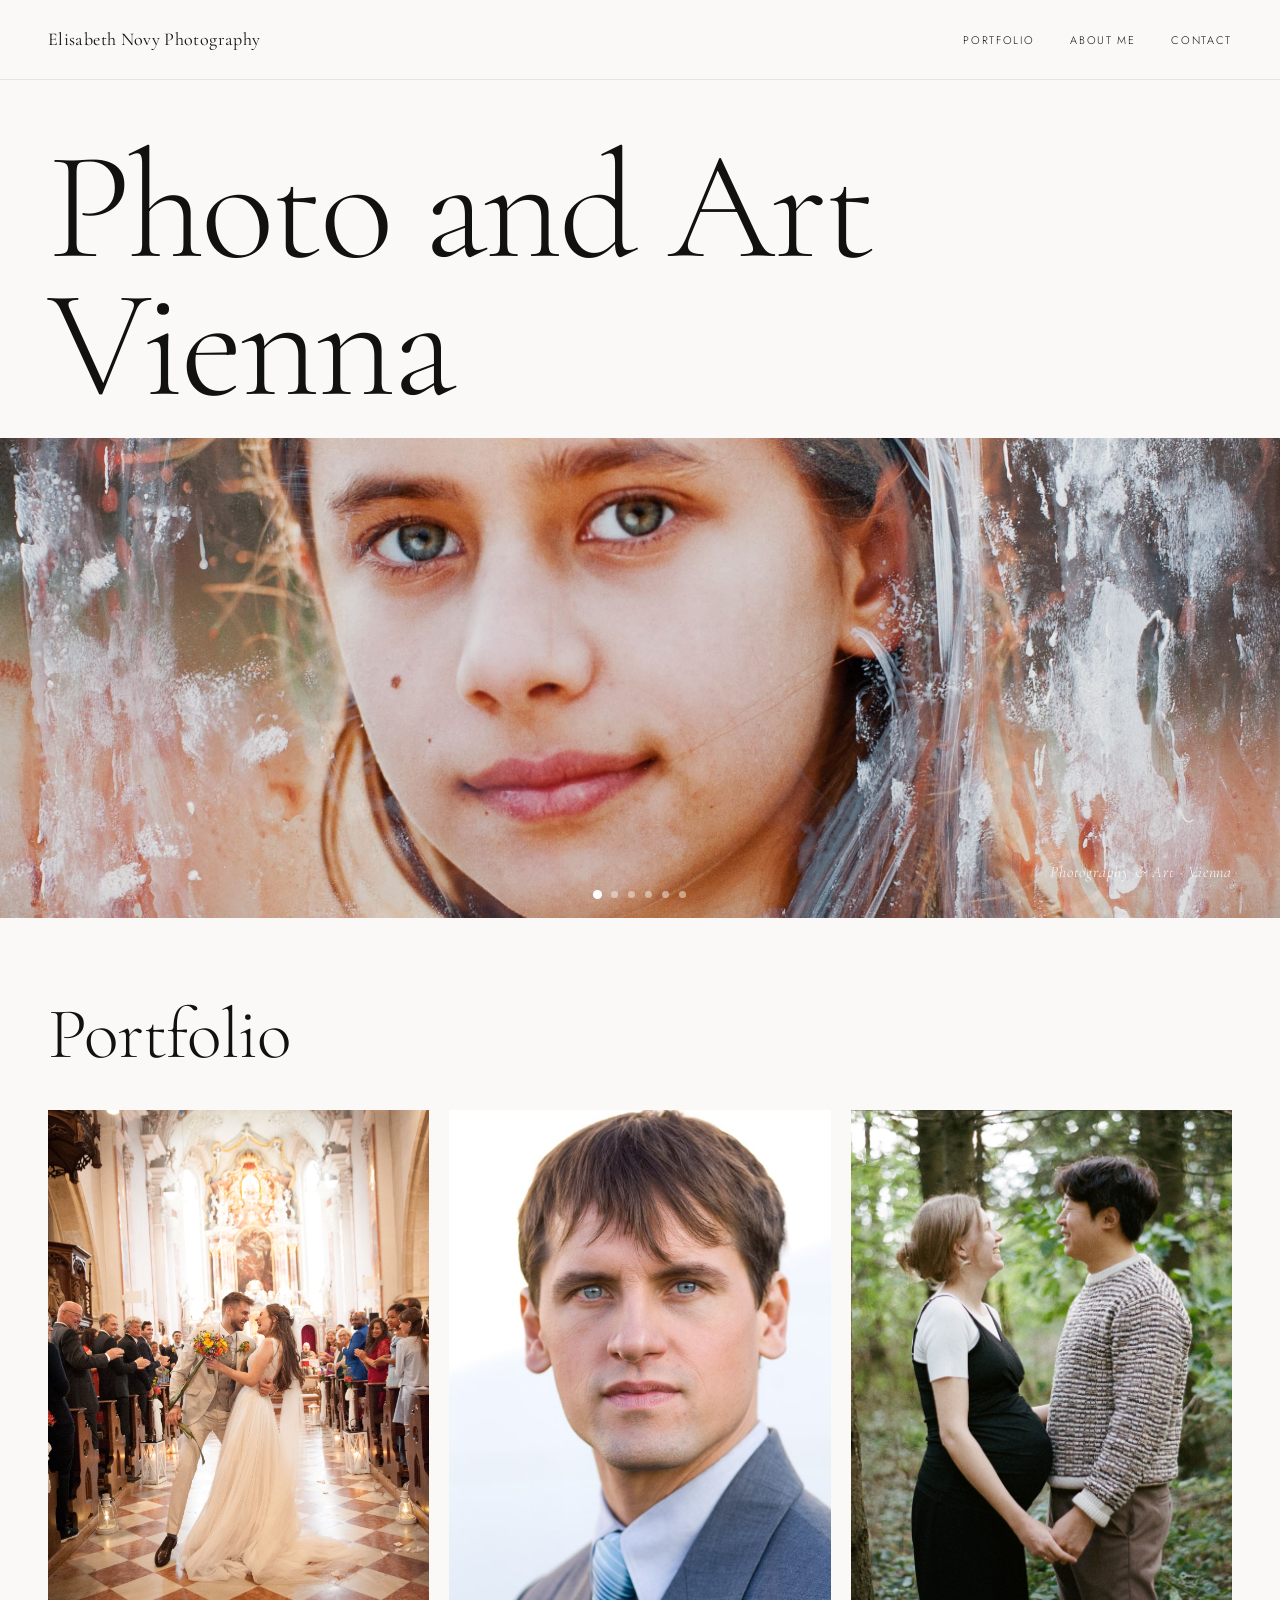
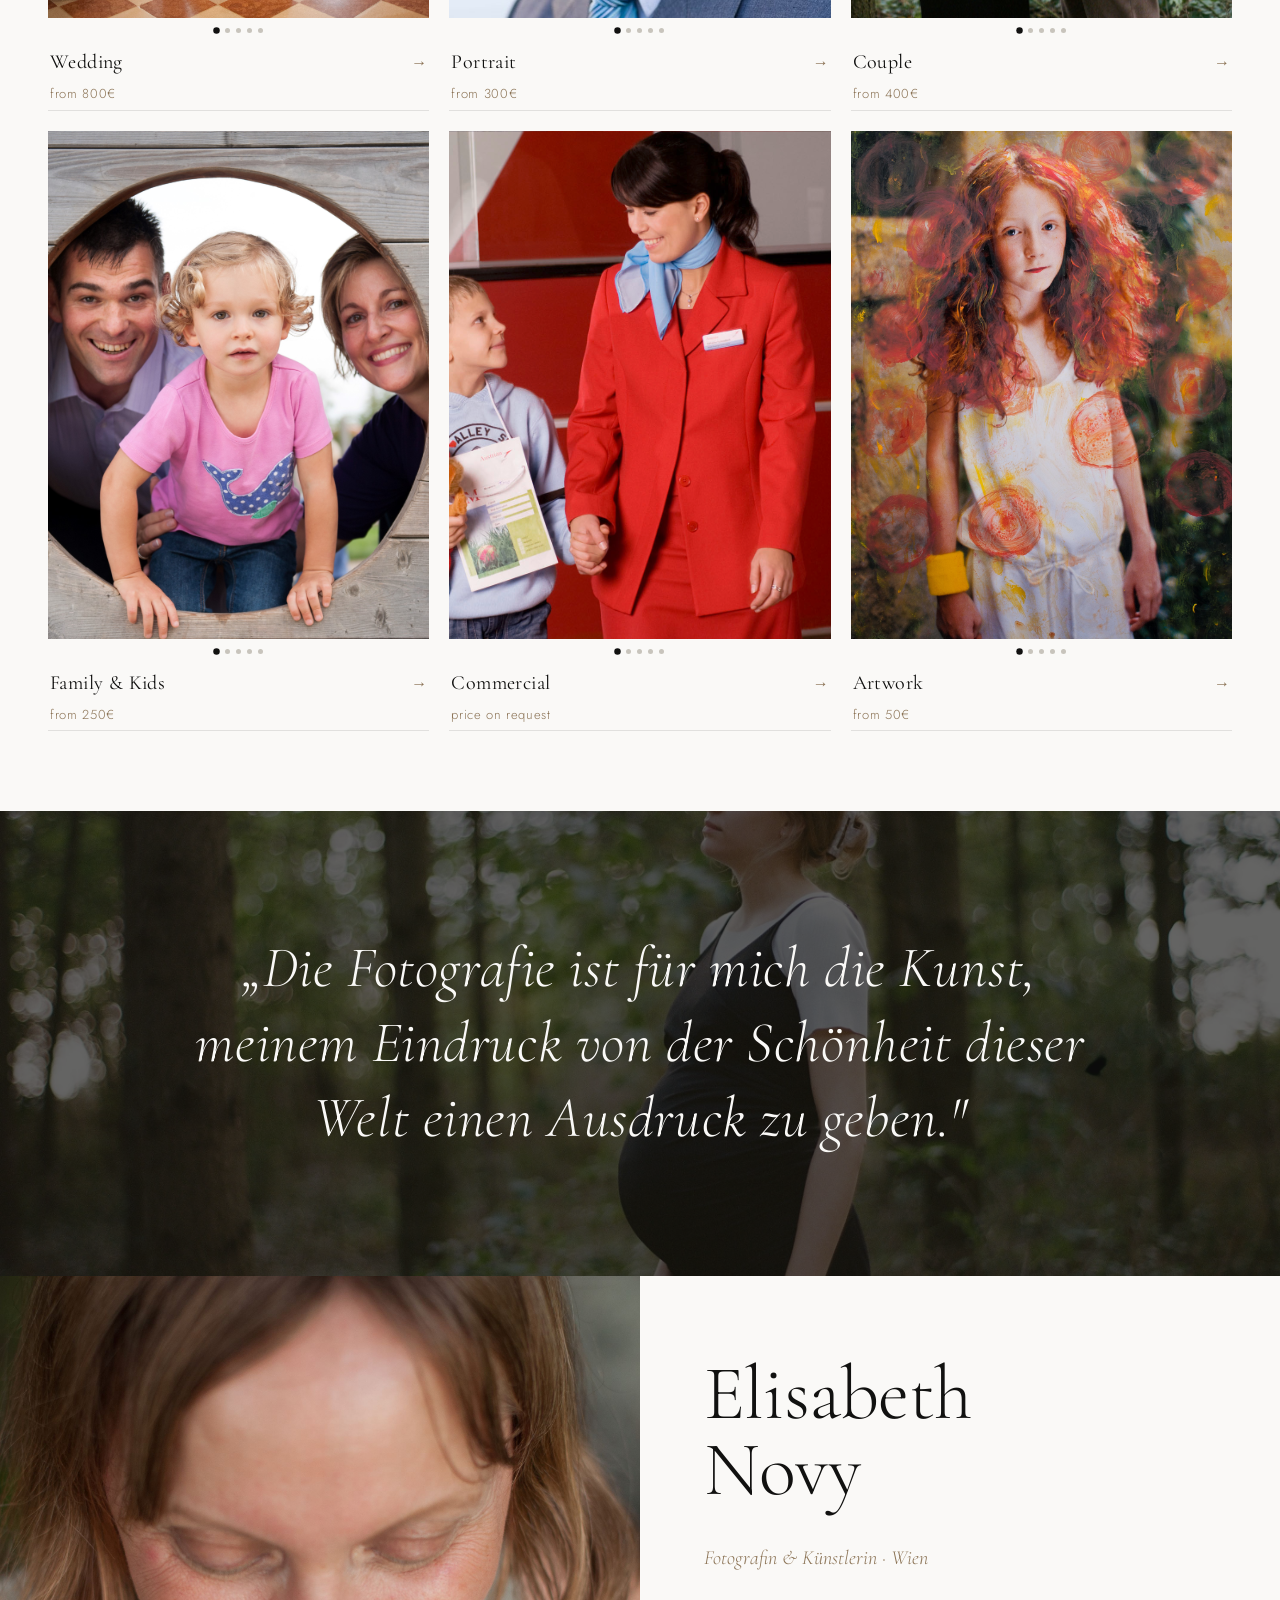
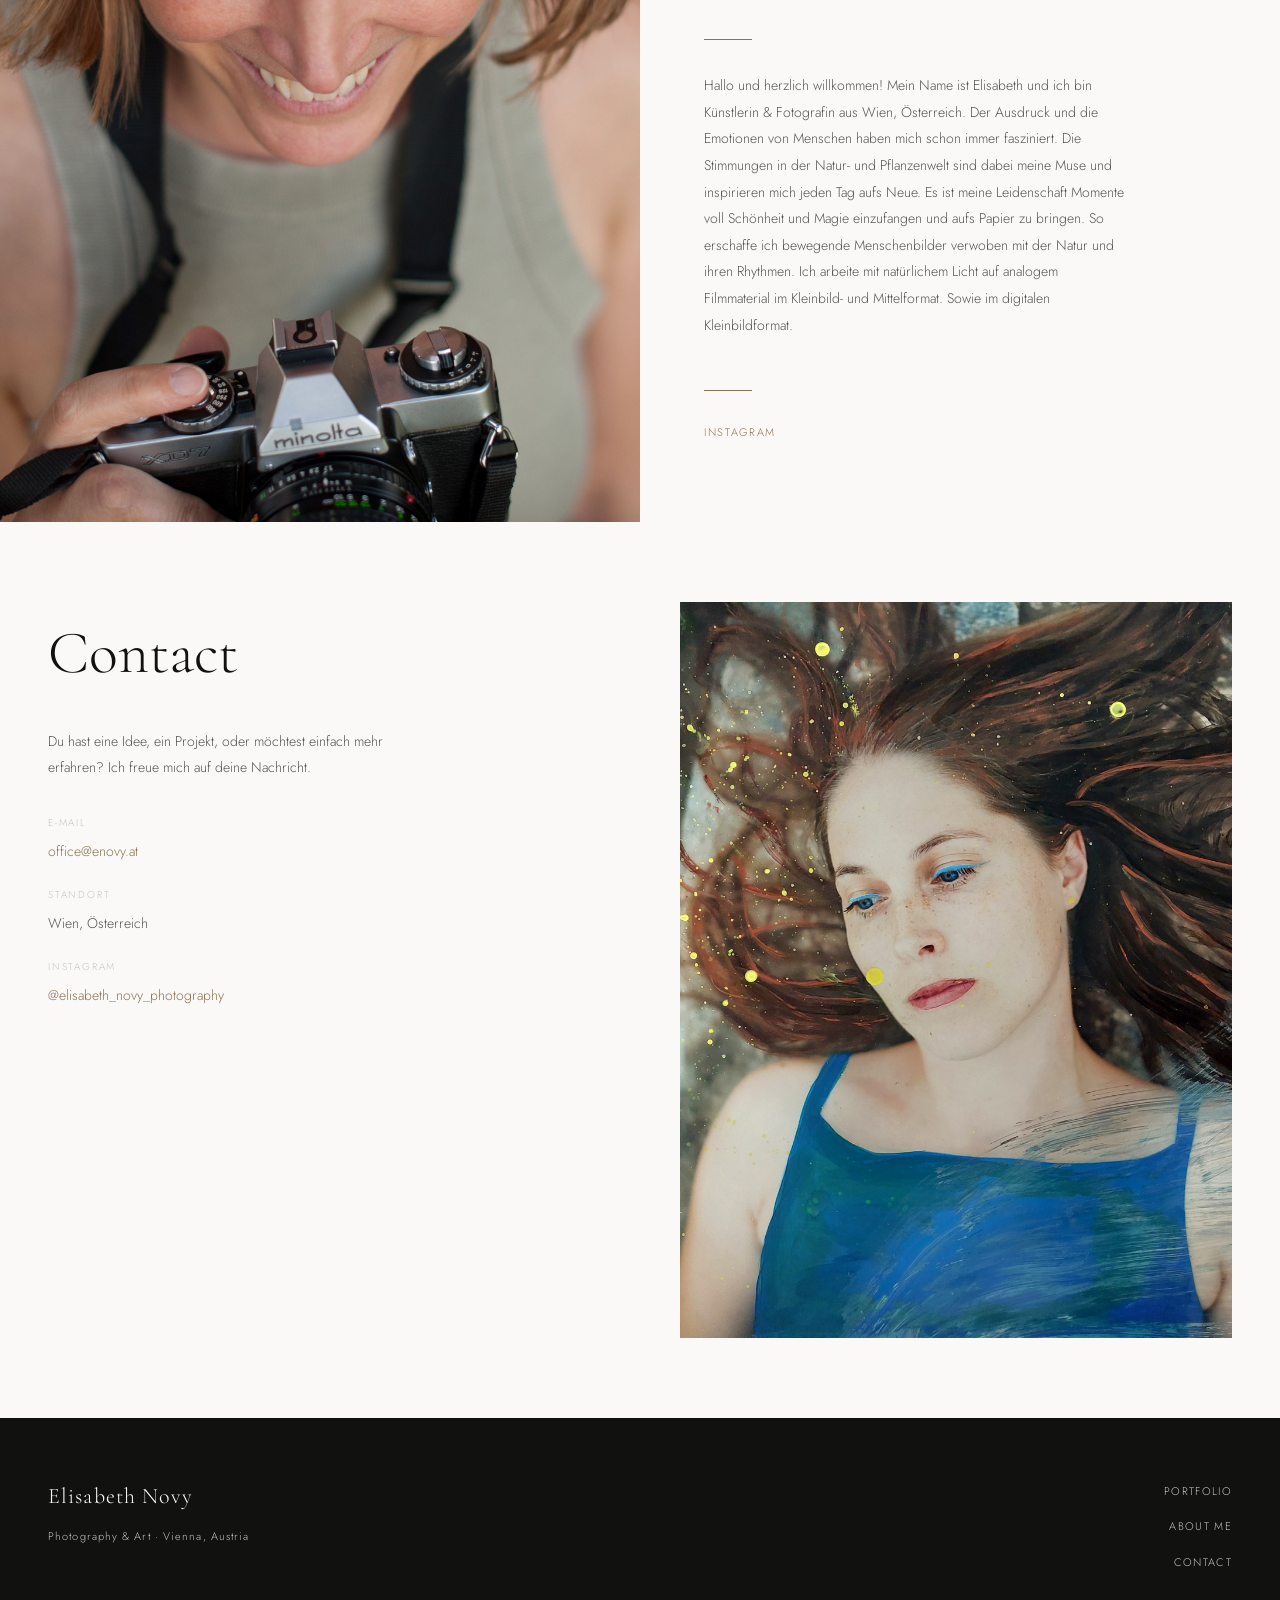
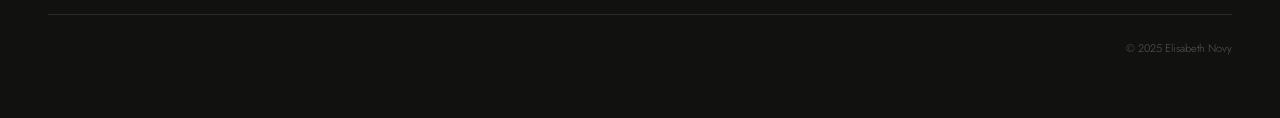
==== commit 93d28ce9: "Update index.html" ====
--- a/index.html
+++ b/index.html
@@ -156,7 +156,7 @@
           <div class="pcard-label">
   <span style="display:flex; flex-direction:column; gap:4px;">
     <span class="pcard-title">Commercial</span>
-    <span style="font-size:13px; font-weight:300; color:#8b7355; font-family:'Jost',sans-serif; letter-spacing:0.05em;">price on offer</span>
+    <span style="font-size:13px; font-weight:300; color:#8b7355; font-family:'Jost',sans-serif; letter-spacing:0.05em;">price on request</span>
   </span>
             <span class="pcard-arrow">→</span>
           </div>
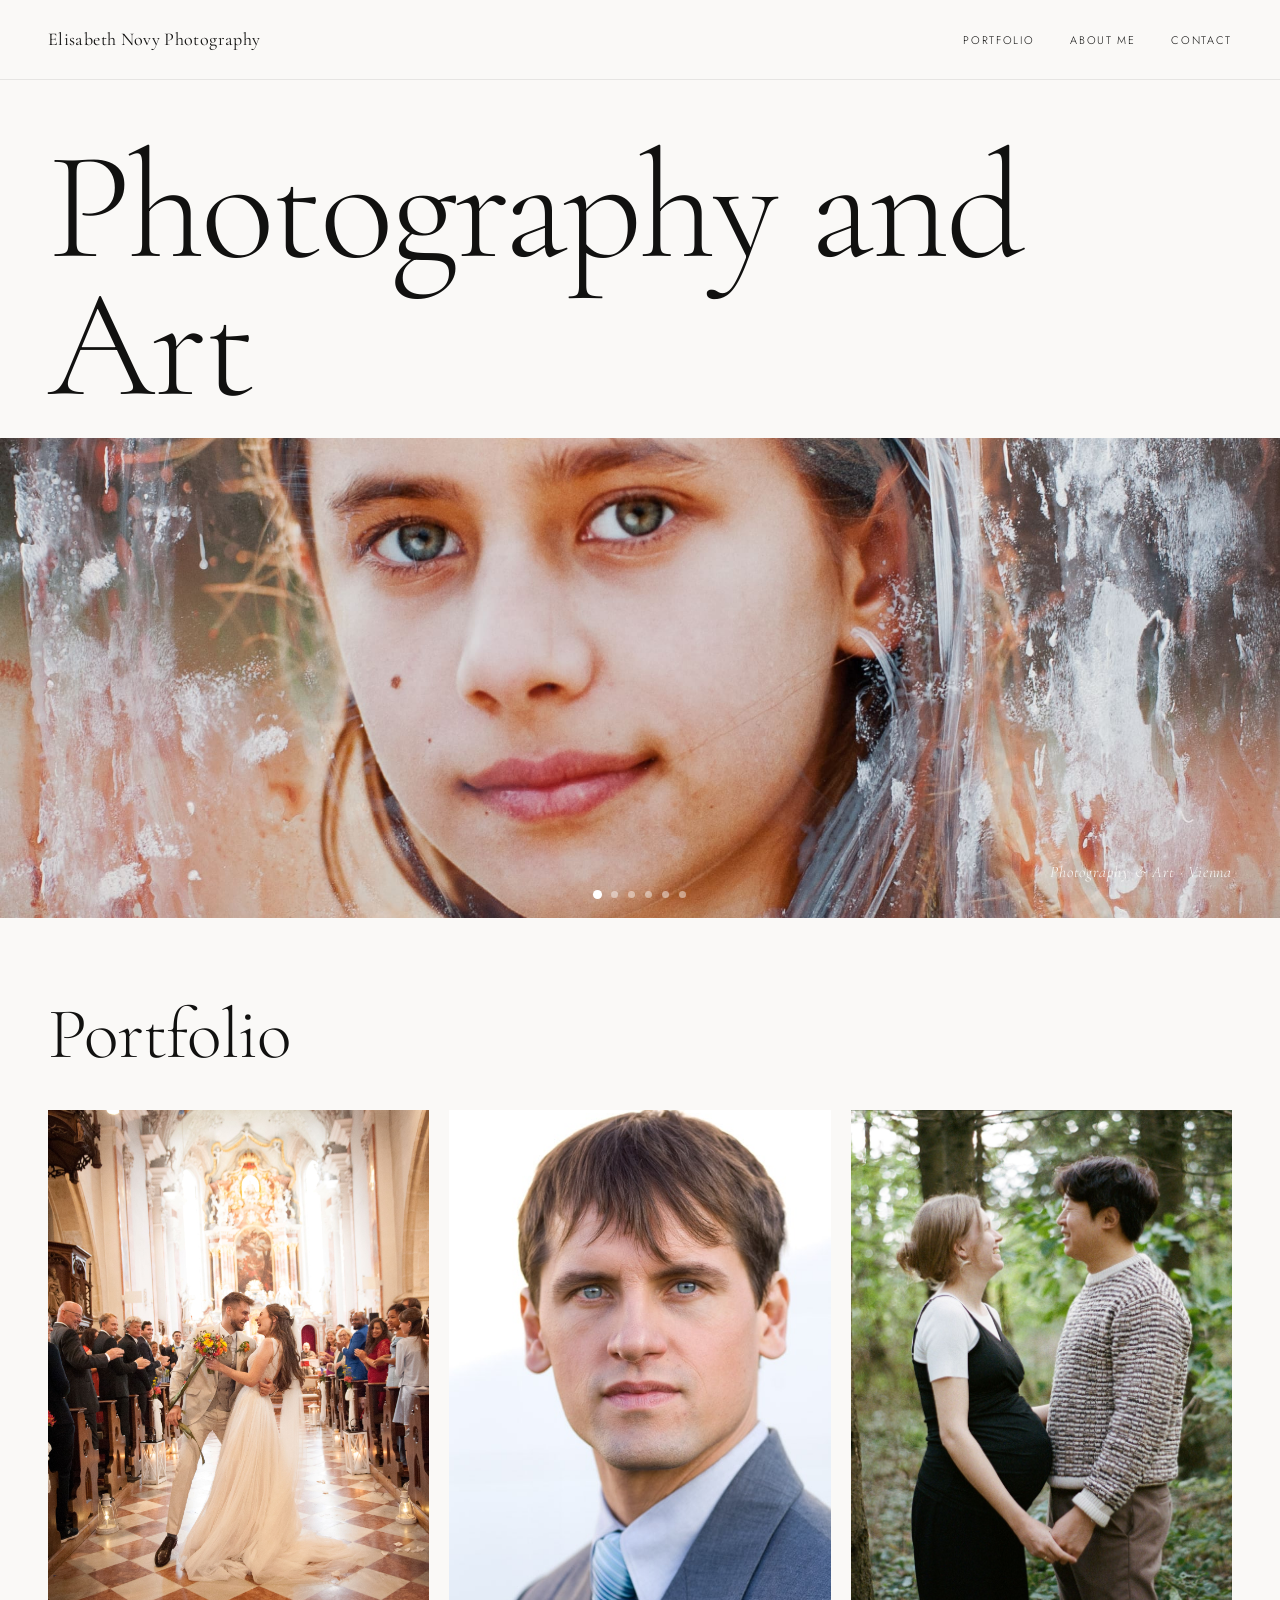
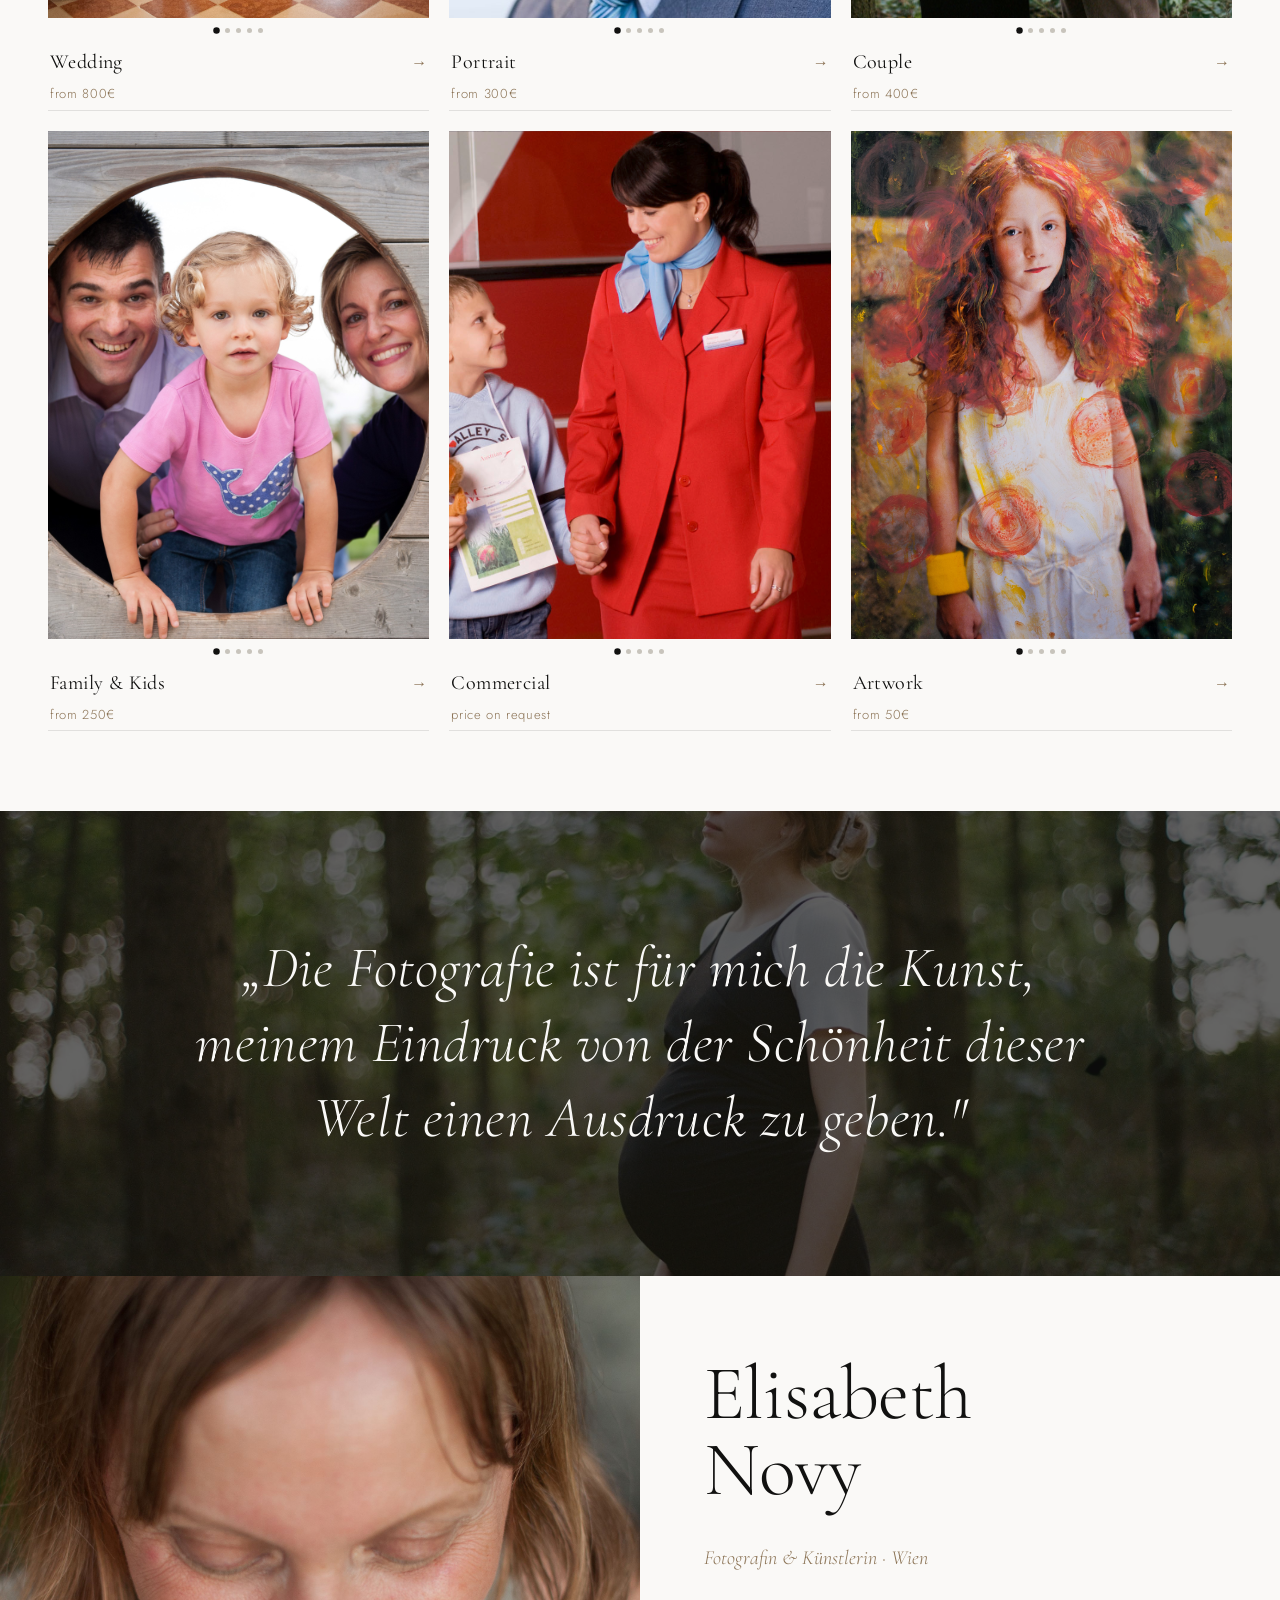
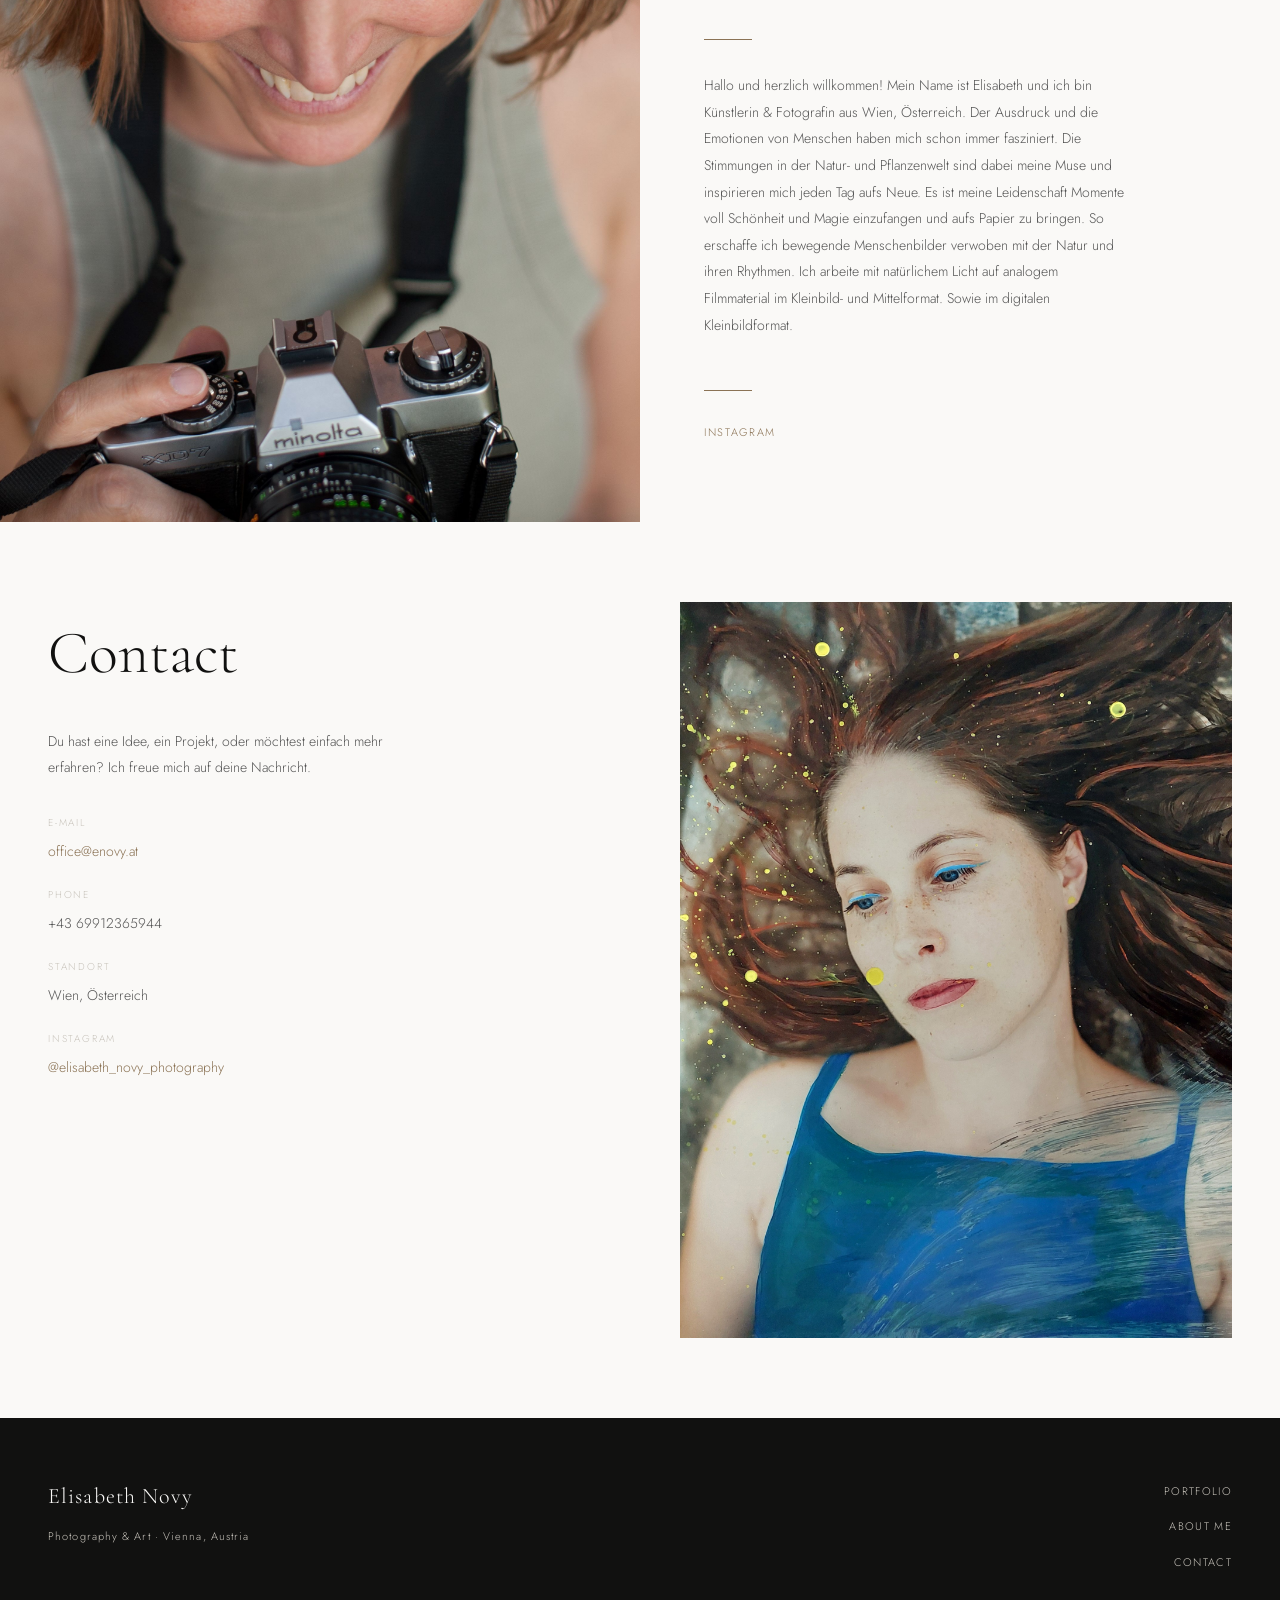
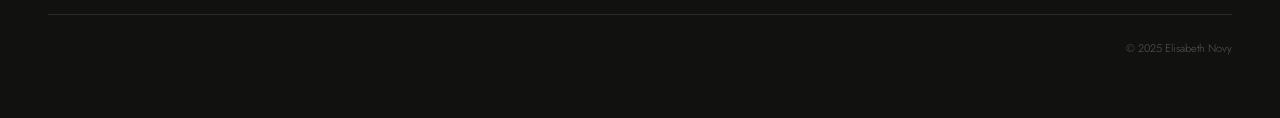
==== commit 9f50877d: "Update index.html" ====
--- a/index.html
+++ b/index.html
@@ -27,7 +27,7 @@
     ══════════════════════════ -->
     <section class="hero">
       <div class="hero-title-block">
-        <h1 class="hero-title">Photo and Art Vienna</h1>
+        <h1 class="hero-title">Photography and Art</h1>
       </div>
       <div class="hero-image-full">
         <div class="slideshow" id="hero-show">
@@ -252,6 +252,8 @@
           <span class="contact-label">E-Mail</span>
           <!-- Replace with real email -->
           <a href="mailto:office@enovy.at">office@enovy.at</a>
+          <span class="contact-label">Phone</span>
+          +43 69912365944
           <span class="contact-label">Standort</span>
           Wien, Österreich
           <span class="contact-label">Instagram</span>
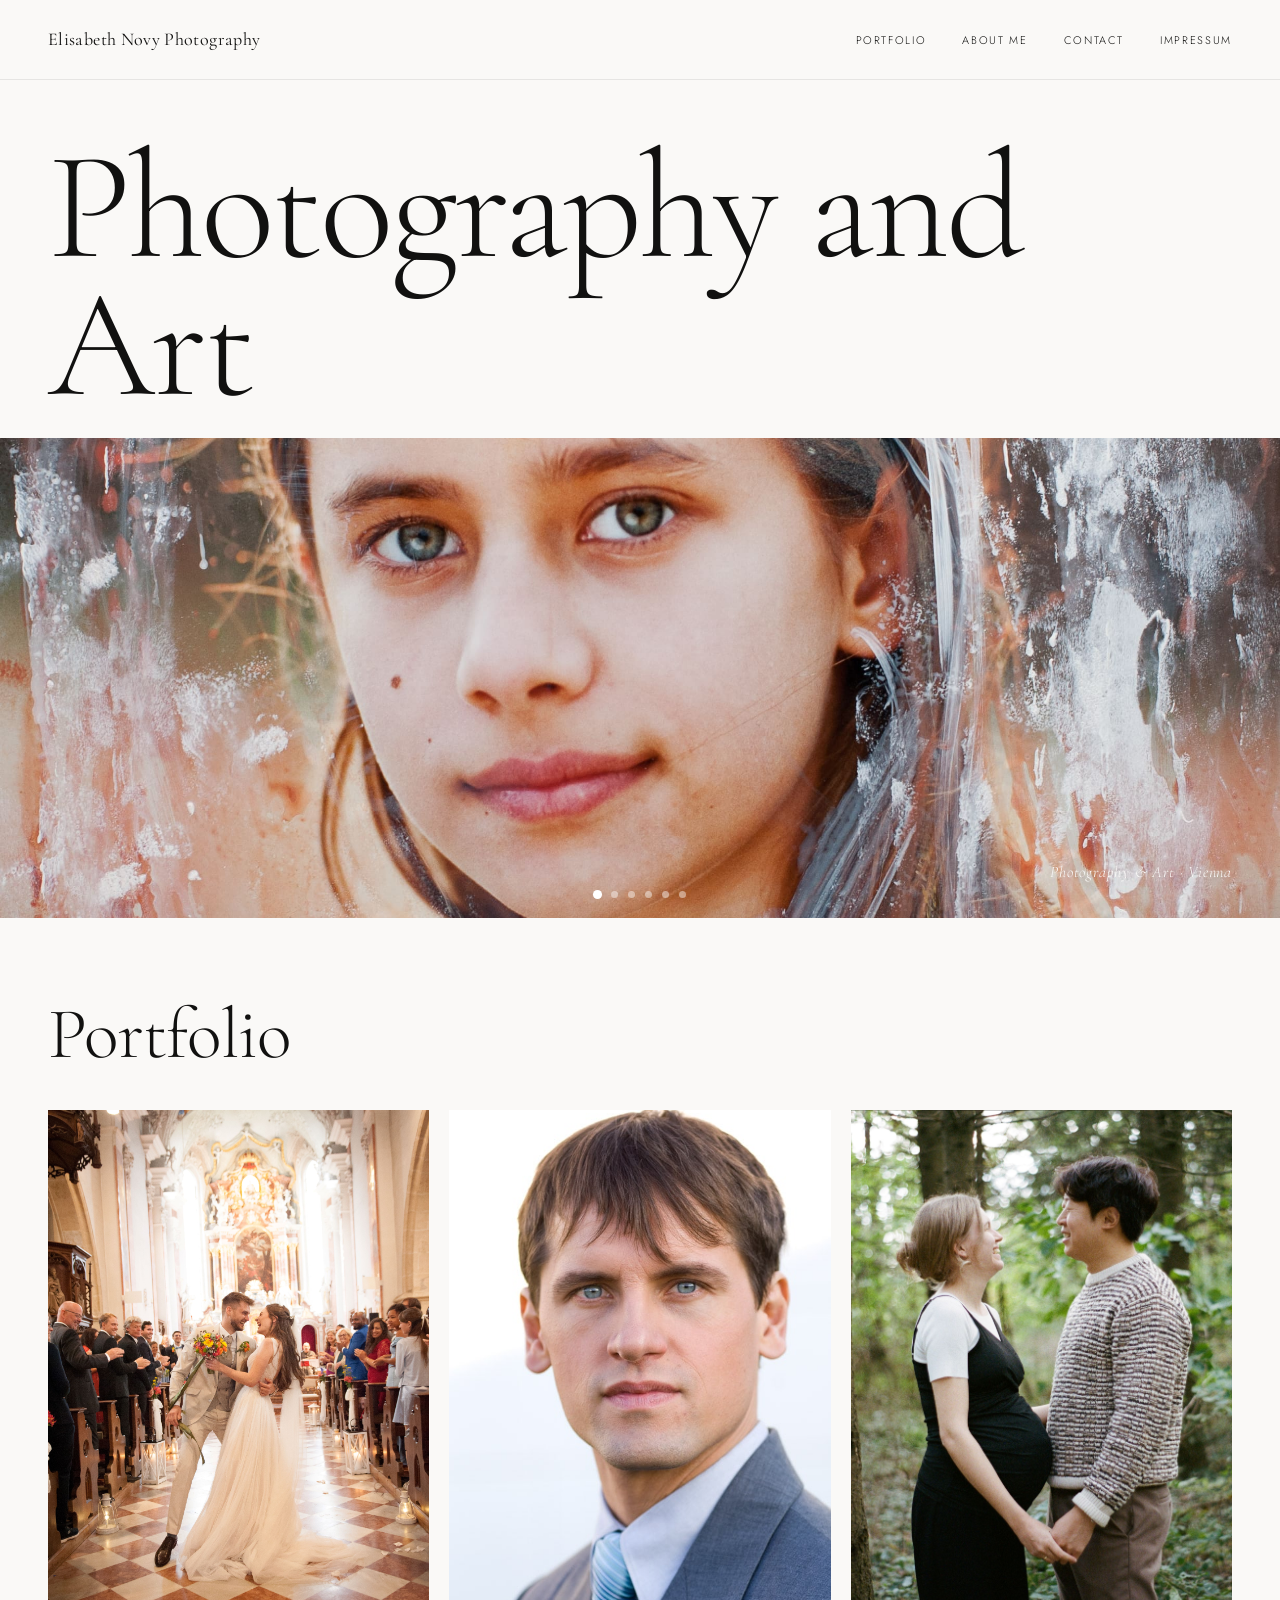
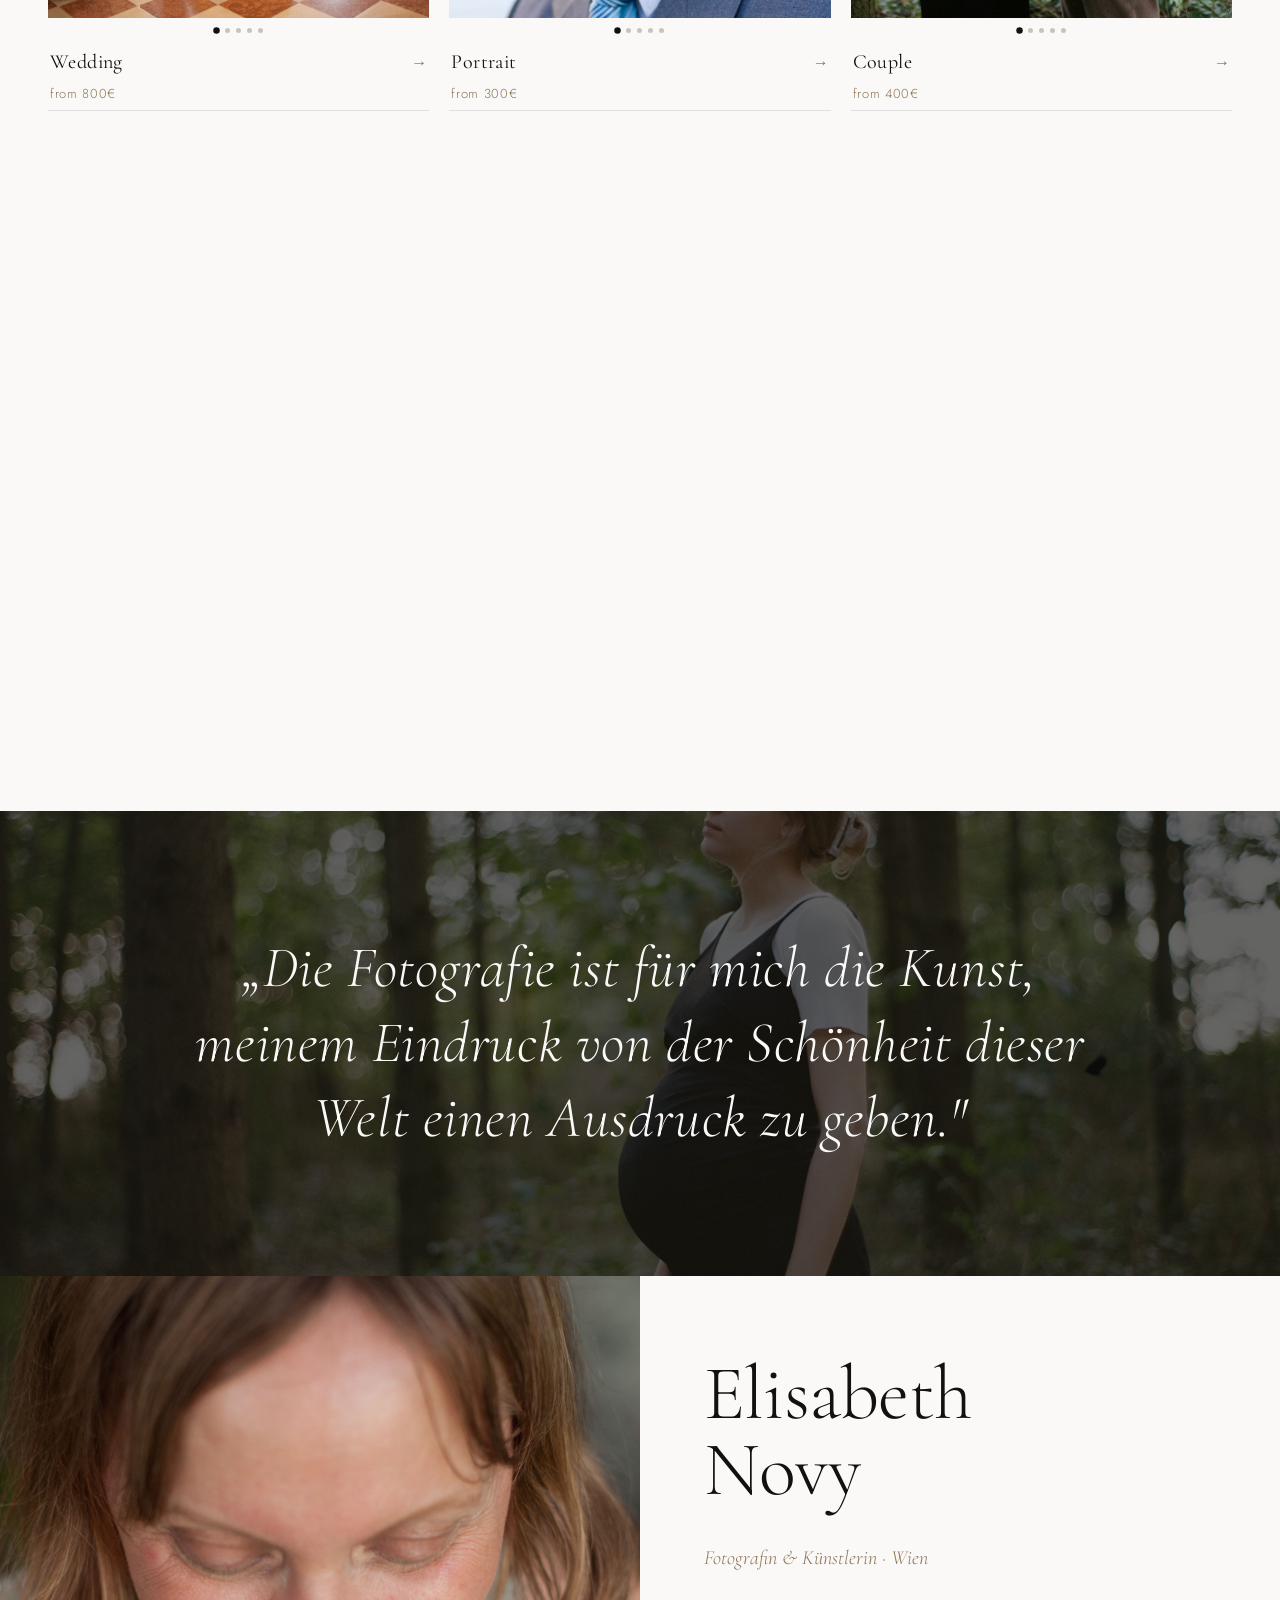
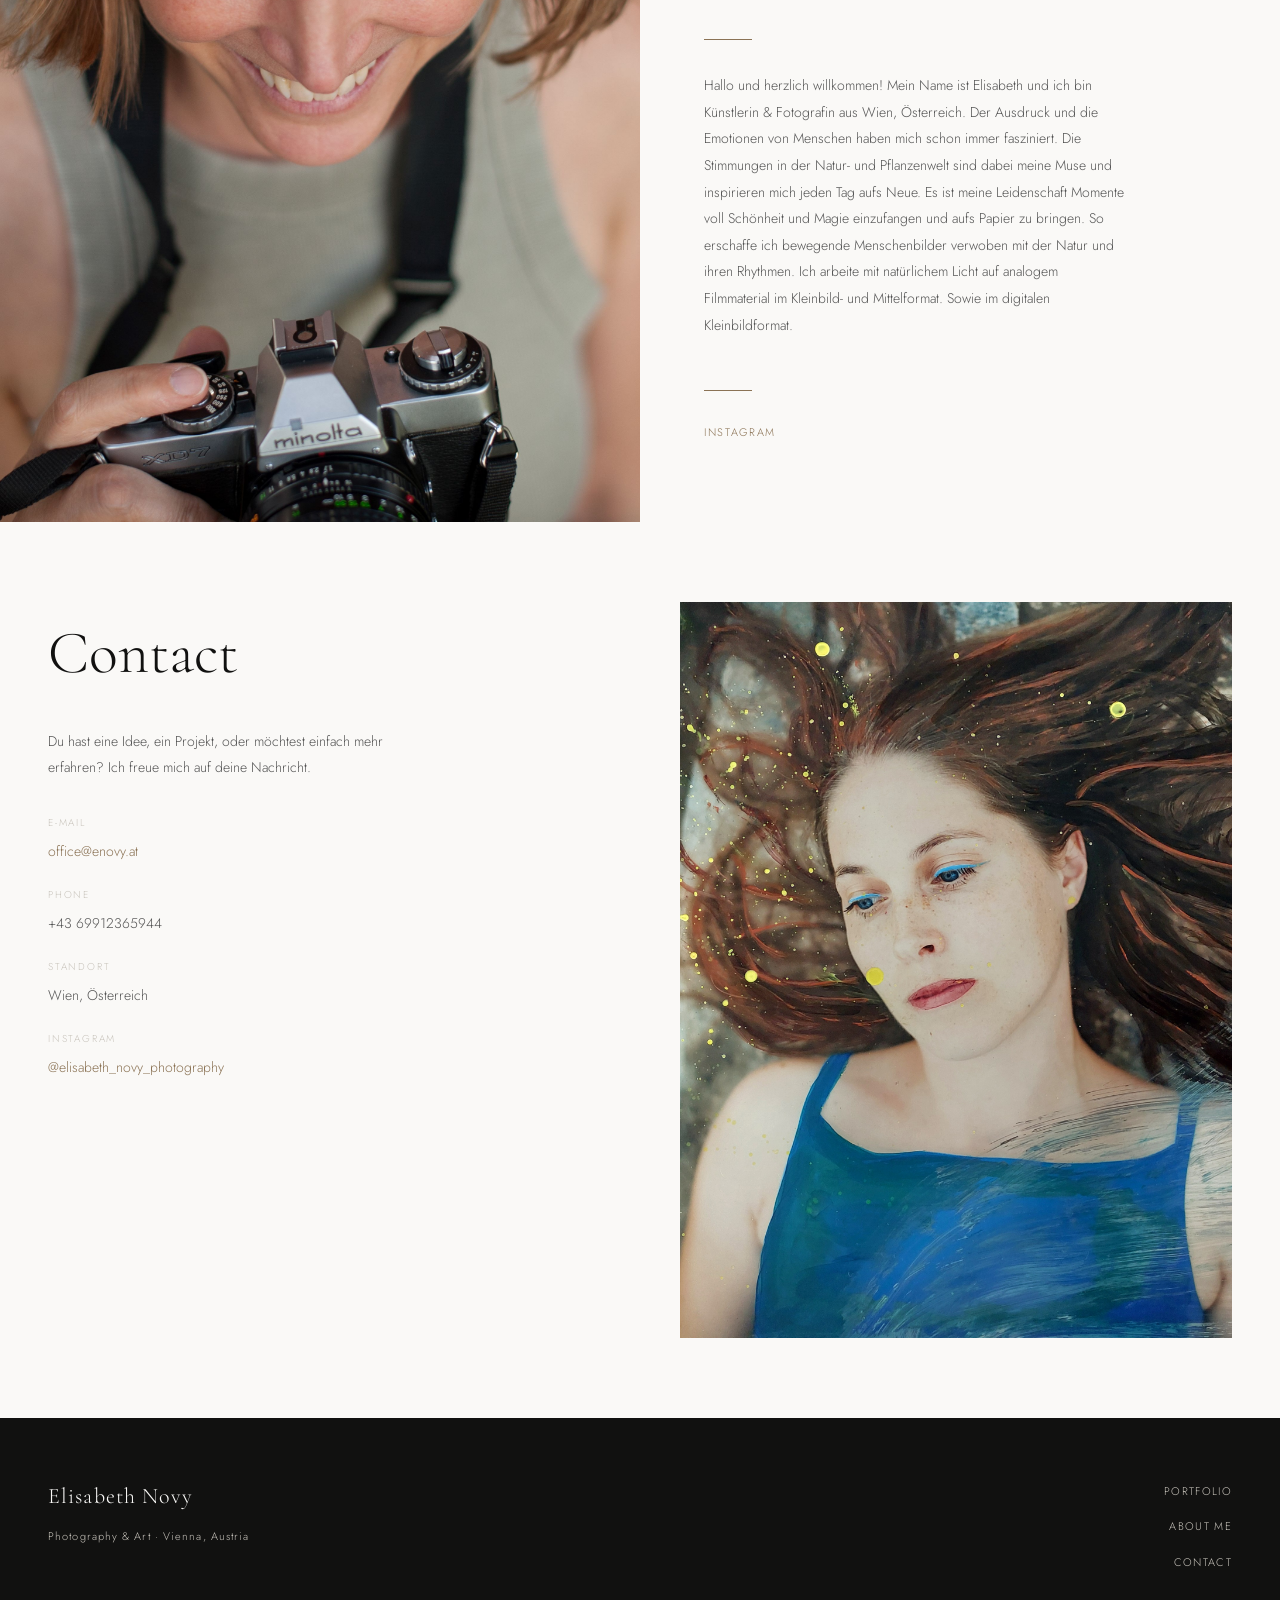
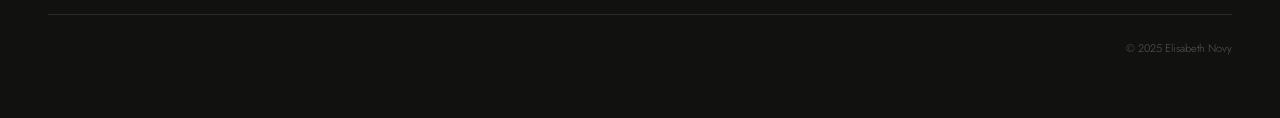
==== commit 9b21e48d: "Update index.html" ====
--- a/index.html
+++ b/index.html
@@ -17,6 +17,7 @@
       <li><a href="#portfolio">Portfolio</a></li>
       <li><a href="#about">About me</a></li>
       <li><a href="#contact">Contact</a></li>
+      <li><a href="impressum.html">Impressum</a></li>
     </ul>
   </nav>
 
@@ -130,7 +131,7 @@
             <div class="pslide" style="background-image: url('images/DSC2421.JPG')"></div>
             <div class="pslide" style="background-image: url('images/PrG497906.jpg')"></div>
             <div class="pslide" style="background-image: url('images/DSC9864.jpg')"></div>
-            <div class="pslide" style="background-image: url('images/D2C6389-min.jpg')"></div>
+            <div class="pslide" style="background-image: url('images/D2C4650-min.jpg')"></div>
           </div>
           <div class="pcard-dots"></div>
           <div class="pcard-label">
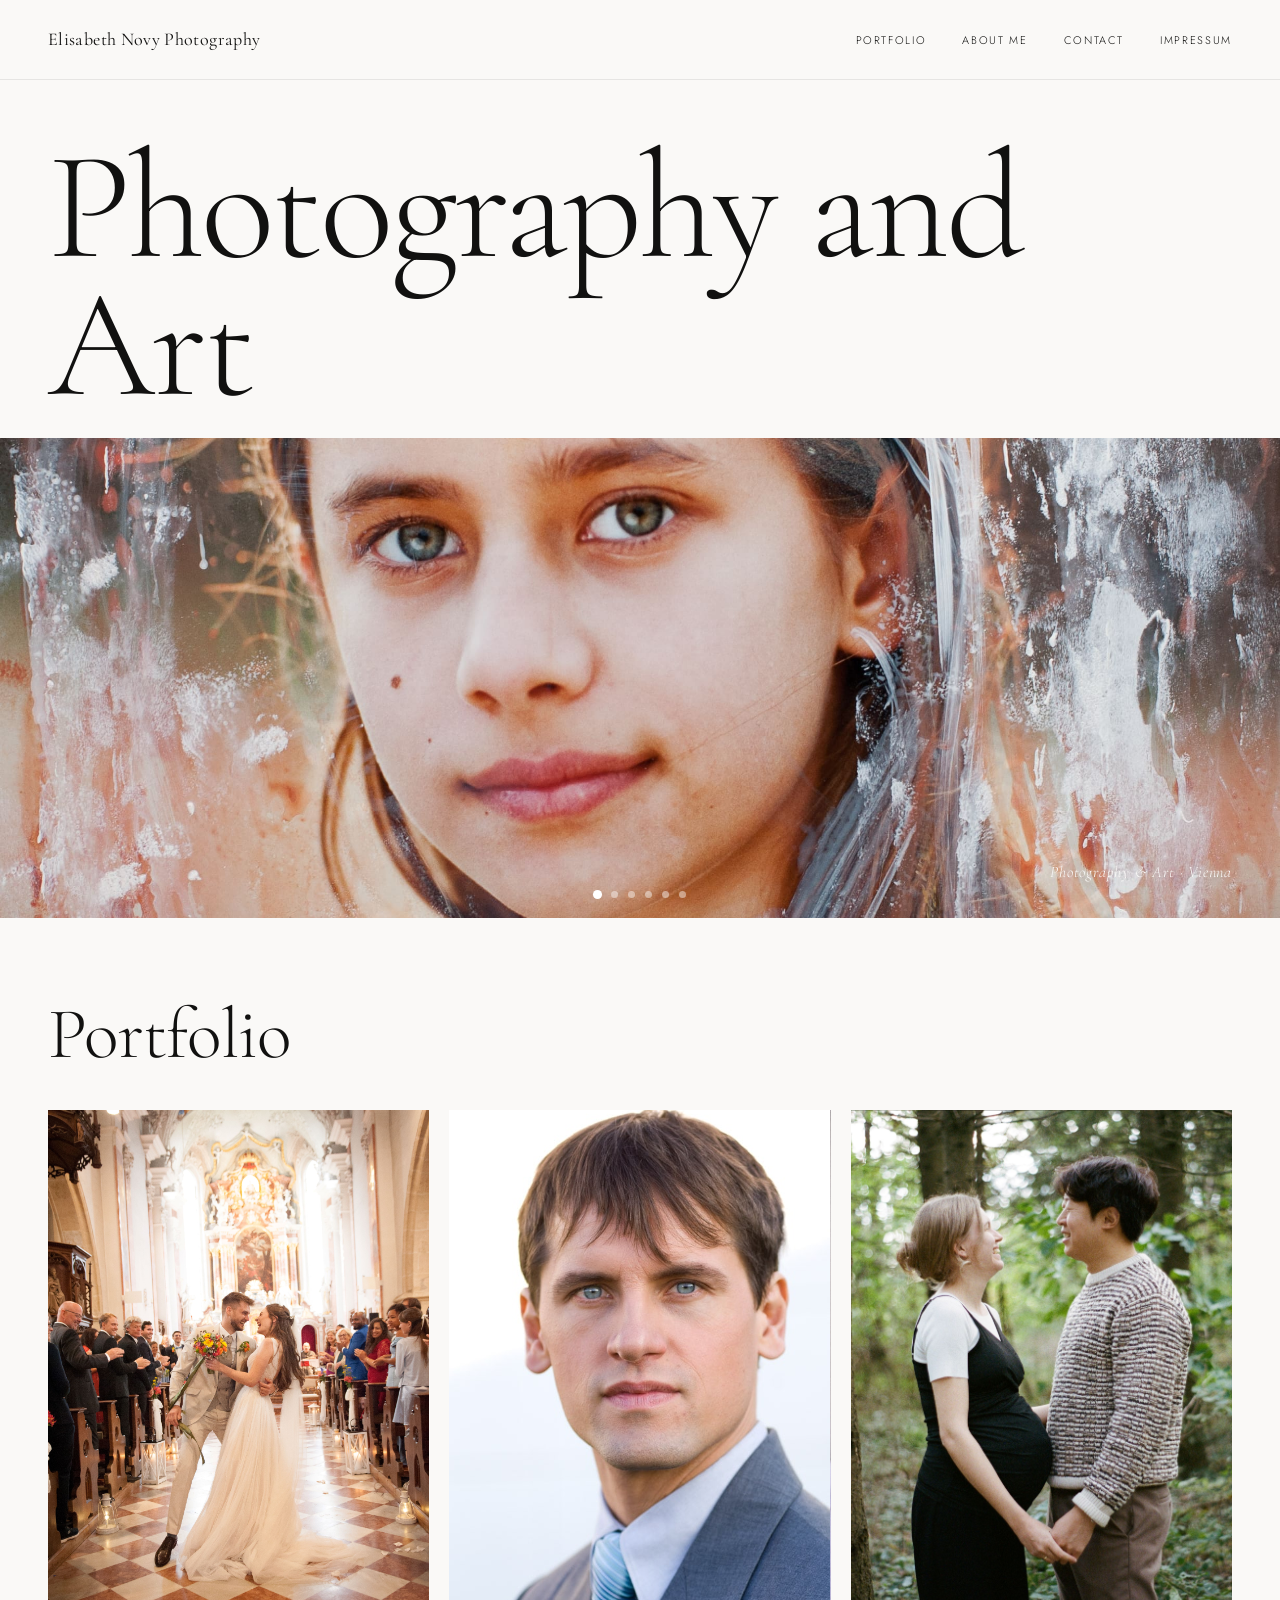
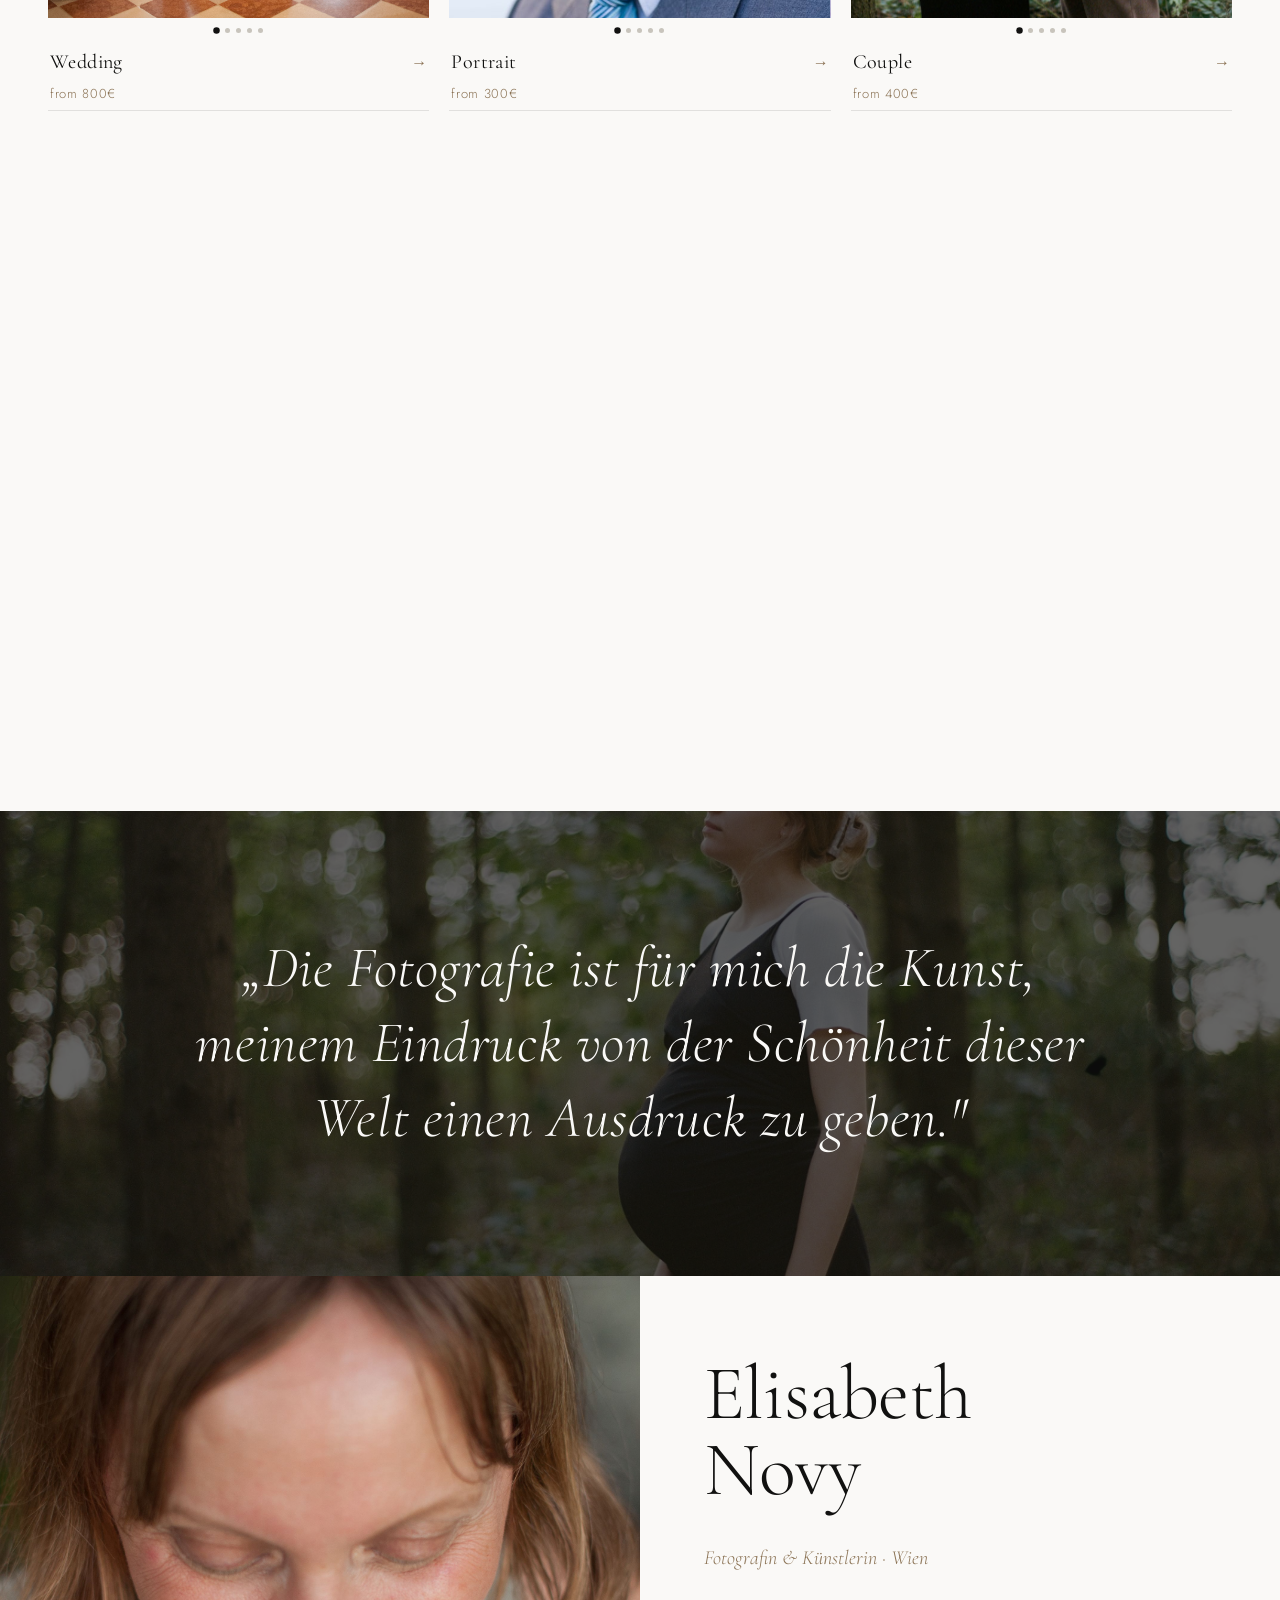
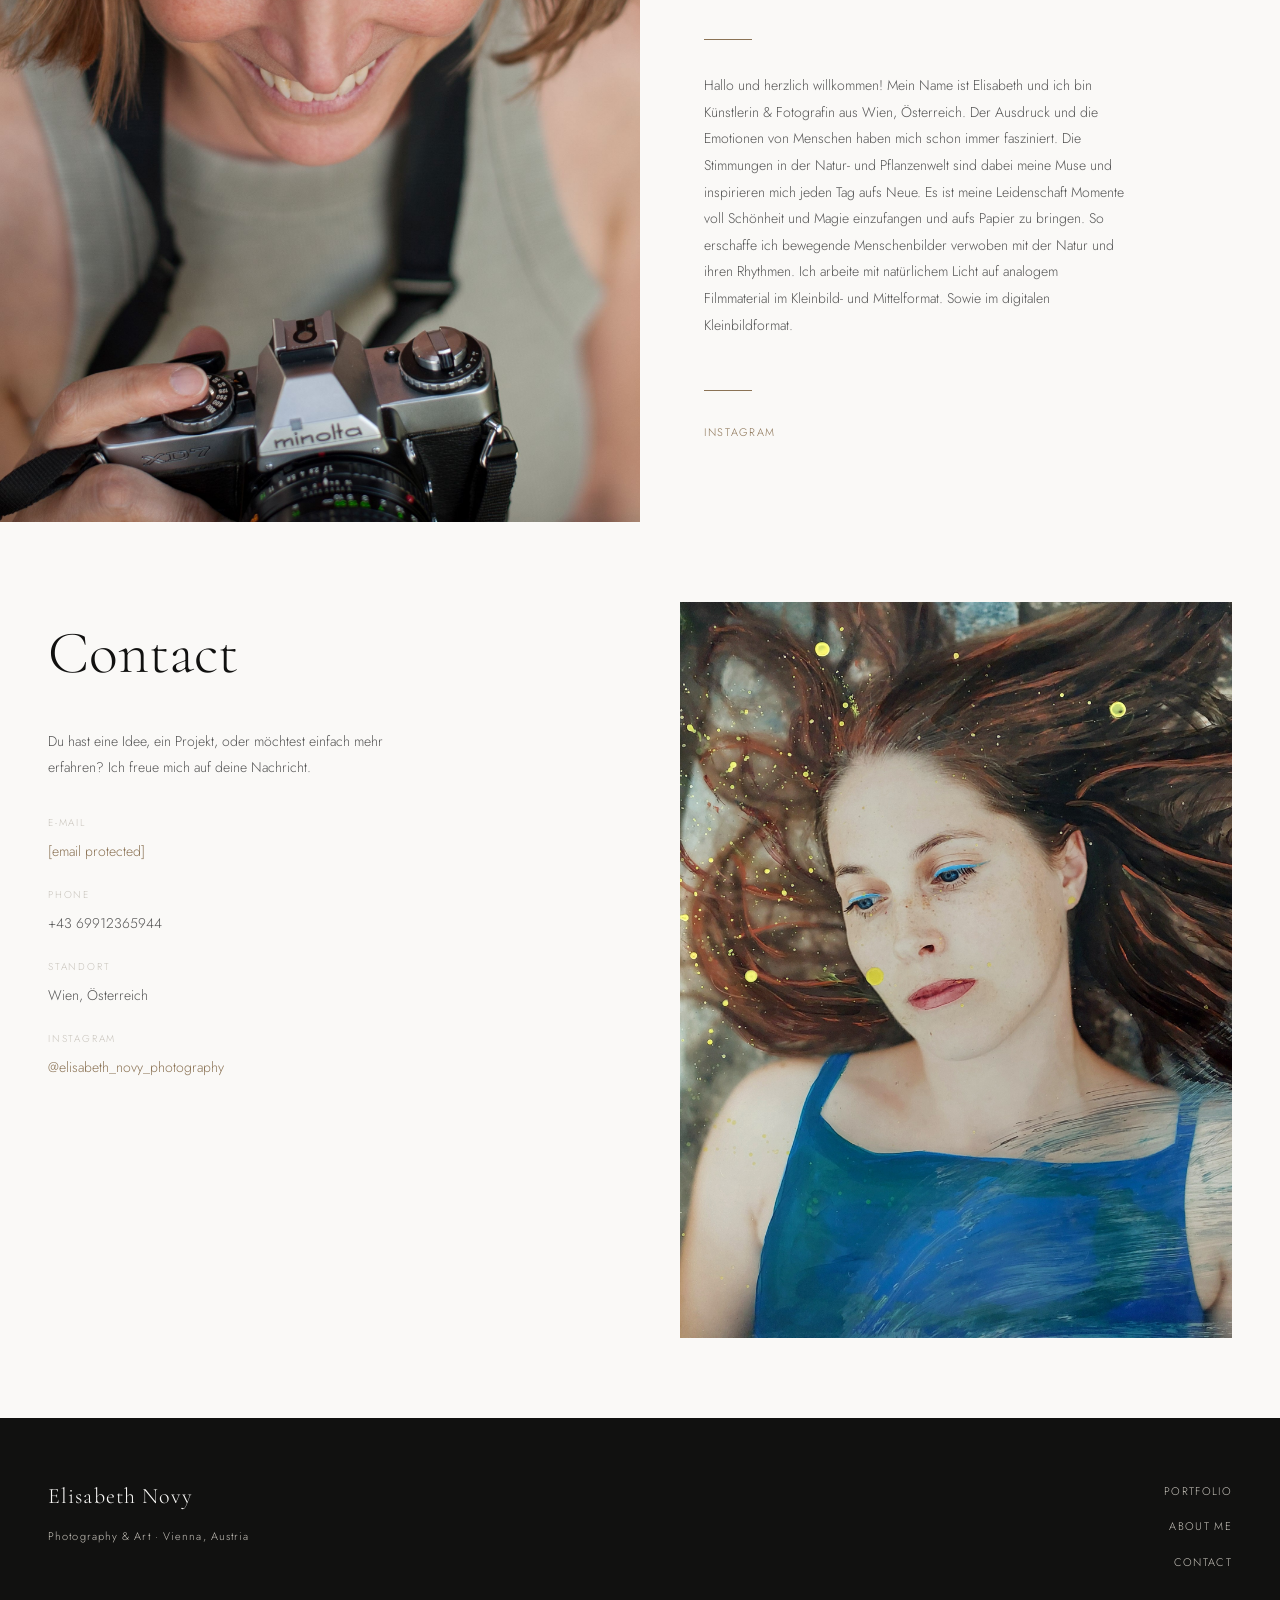
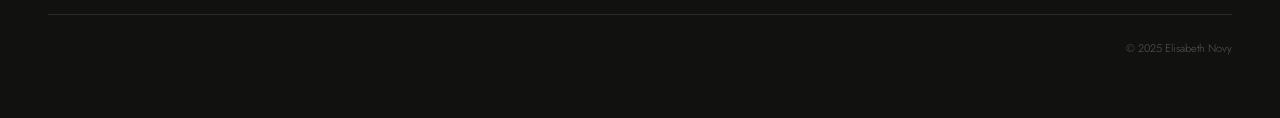
==== commit d3ea8e78: "Add files via upload" ====
--- a/index.html
+++ b/index.html
@@ -32,13 +32,15 @@
       </div>
       <div class="hero-image-full">
         <div class="slideshow" id="hero-show">
-          <!-- Replace these 6 filenames with your chosen hero images -->
-          <div class="slide active" style="background-image: url('images/DSC4511-min.jpg')"></div> <!-- Artwork2 -->
-          <div class="slide" style="background-image: url('images/DSC3820-min.jpg')"></div> <!-- Portrait -->
-          <div class="slide" style="background-image: url('images/DSC9651.jpg')"></div> <!-- Wedding -->
-          <div class="slide" style="background-image: url('images/DSC_1596-2-2-min.jpg')"></div> <!-- Artwork -->
-          <div class="slide" style="background-image: url('images/DSC2990-Edit-Edit-min.jpg')"></div> <!-- Portrait2 -->
-          <div class="slide" style="background-image: url('images/DSC2421.JPG')"></div> <!-- Baby -->
+          <div class="slideshow-strip">
+            <!-- Replace these 6 filenames with your chosen hero images -->
+            <div class="slide" style="background-image: url('images/DSC4511-min.jpg')"></div>
+            <div class="slide" style="background-image: url('images/DSC3820-min.jpg')"></div>
+            <div class="slide" style="background-image: url('images/DSC9651.jpg')"></div>
+            <div class="slide" style="background-image: url('images/DSC_1596-2-2-min.jpg')"></div>
+            <div class="slide" style="background-image: url('images/DSC2990-Edit-Edit-min.jpg')"></div>
+            <div class="slide" style="background-image: url('images/DSC2421.JPG')"></div>
+          </div>
         </div>
         <div class="slide-dots" id="hero-dots">
           <button class="dot active" aria-label="Bild 1"></button>
@@ -66,13 +68,16 @@
         <!-- CARD 1: Wedding — links to service-wedding.html -->
         <a class="portfolio-card fade-up" href="service-wedding.html">
           <div class="pcard-slideshow">
+          <div class="pcard-strip">
             <!-- Replace with your 5 wedding photos -->
-            <div class="pslide active" style="background-image: url('images/DSC8560.jpg')"></div>
+            <div class="pslide" style="background-image: url('images/DSC8560.jpg')"></div>
             <div class="pslide" style="background-image: url('images/sw_DSC7352-2-min.jpg')"></div>
             <div class="pslide" style="background-image: url('images/DSC8609.jpg')"></div>
             <div class="pslide" style="background-image: url('images/DSC8185.jpg')"></div>
             <div class="pslide" style="background-image: url('images/sw060_DSC2758-Edit-Edit-min.jpg')"></div>
-          </div>
+          
+          </div>
+        </div>
           <div class="pcard-dots"></div>
          <div class="pcard-label">
   <span style="display:flex; flex-direction:column; gap:4px;">
@@ -86,13 +91,16 @@
         <!-- CARD 2: Portrait — links to service-portrait.html -->
         <a class="portfolio-card fade-up" href="service-portrait.html">
           <div class="pcard-slideshow">
+          <div class="pcard-strip">
             <!-- Replace with your 5 portrait photos -->
-            <div class="pslide active" style="background-image: url('images/DSC098985.jpg')"></div>
+            <div class="pslide" style="background-image: url('images/DSC098985.jpg')"></div>
             <div class="pslide" style="background-image: url('images/DSC2990-Edit-Edit-min.jpg')"></div>
             <div class="pslide" style="background-image: url('images/DSC56468.jpg')"></div>
             <div class="pslide" style="background-image: url('images/DSC98456.jpg')"></div>
             <div class="pslide" style="background-image: url('images/DSC8456.JPG')"></div>
-          </div>
+          
+          </div>
+        </div>
           <div class="pcard-dots"></div>
           <div class="pcard-label">
   <span style="display:flex; flex-direction:column; gap:4px;">
@@ -106,13 +114,16 @@
         <!-- CARD 3: Couple — links to service-couple.html -->
         <a class="portfolio-card fade-up" href="service-couple.html">
           <div class="pcard-slideshow">
+          <div class="pcard-strip">
             <!-- Replace with your 5 couple photos -->
-            <div class="pslide active" style="background-image: url('images/42100008.jpg')"></div>
+            <div class="pslide" style="background-image: url('images/42100008.jpg')"></div>
             <div class="pslide" style="background-image: url('images/DSC3748-min.jpg')"></div>
             <div class="pslide" style="background-image: url('images/sw0407_5988-min.jpg')"></div>
             <div class="pslide" style="background-image: url('images/25010031.jpg')"></div>
             <div class="pslide" style="background-image: url('images/SW_DSC3638-2-min.jpg')"></div>
-          </div>
+          
+          </div>
+        </div>
           <div class="pcard-dots"></div>
           <div class="pcard-label">
   <span style="display:flex; flex-direction:column; gap:4px;">
@@ -126,13 +137,16 @@
         <!-- CARD 4: Family — links to service-family.html -->
         <a class="portfolio-card fade-up" href="service-family.html">
           <div class="pcard-slideshow">
+          <div class="pcard-strip">
             <!-- Replace with your 5 family photos -->
-            <div class="pslide active" style="background-image: url('images/DSC2608.jpg')"></div>
+            <div class="pslide" style="background-image: url('images/DSC2608.jpg')"></div>
             <div class="pslide" style="background-image: url('images/DSC2421.JPG')"></div>
             <div class="pslide" style="background-image: url('images/PrG497906.jpg')"></div>
             <div class="pslide" style="background-image: url('images/DSC9864.jpg')"></div>
             <div class="pslide" style="background-image: url('images/D2C4650-min.jpg')"></div>
-          </div>
+          
+          </div>
+        </div>
           <div class="pcard-dots"></div>
           <div class="pcard-label">
   <span style="display:flex; flex-direction:column; gap:4px;">
@@ -146,13 +160,16 @@
         <!-- CARD 5: Commercial — links to service-commercial.html -->
         <a class="portfolio-card fade-up" href="service-commercial.html">
           <div class="pcard-slideshow">
+          <div class="pcard-strip">
             <!-- Replace with your 5 commercial photos -->
-            <div class="pslide active" style="background-image: url('images/DSC4311_RGB_kl.jpg')"></div>
+            <div class="pslide" style="background-image: url('images/DSC4311_RGB_kl.jpg')"></div>
             <div class="pslide" style="background-image: url('images/DSC4878.jpg')"></div>
             <div class="pslide" style="background-image: url('images/DSC123675.jpg')"></div>
             <div class="pslide" style="background-image: url('images/DSC1952-Edit.JPG')"></div>
             <div class="pslide" style="background-image: url('images/D2C1229.jpg')"></div>
-          </div>
+          
+          </div>
+        </div>
           <div class="pcard-dots"></div>
           <div class="pcard-label">
   <span style="display:flex; flex-direction:column; gap:4px;">
@@ -166,13 +183,16 @@
         <!-- CARD 6: Artwork — links to service-artwork.html -->
         <a class="portfolio-card fade-up" href="service-artwork.html">
           <div class="pcard-slideshow">
+          <div class="pcard-strip">
             <!-- Replace with your 5 artwork / painted photo images -->
-            <div class="pslide active" style="background-image: url('images/DSC4499-min.jpg')"></div>
+            <div class="pslide" style="background-image: url('images/DSC4499-min.jpg')"></div>
             <div class="pslide" style="background-image: url('images/20260128_122446.jpg')"></div>
             <div class="pslide" style="background-image: url('images/20260128_122147.jpg')"></div>
             <div class="pslide" style="background-image: url('images/20241216_114441 1.jpg')"></div>
             <div class="pslide" style="background-image: url('images/DSC_1576-2-2-min.jpg')"></div>
-          </div>
+          
+          </div>
+        </div>
           <div class="pcard-dots"></div>
           <div class="pcard-label">
   <span style="display:flex; flex-direction:column; gap:4px;">
@@ -252,7 +272,7 @@
         <div class="contact-info">
           <span class="contact-label">E-Mail</span>
           <!-- Replace with real email -->
-          <a href="mailto:office@enovy.at">office@enovy.at</a>
+          <a href="/cdn-cgi/l/email-protection#365950505f555376535859404f185742"><span class="__cf_email__" data-cfemail="2e414848474d4b6e4b40415857004f5a">[email&#160;protected]</span></a>
           <span class="contact-label">Phone</span>
           +43 69912365944
           <span class="contact-label">Standort</span>
@@ -290,6 +310,200 @@
   </footer>
 
   <script>
+  // ── Helpers ──────────────────────────────────────────────────────────────
+
+  /**
+   * Makes any element a swipeable horizontal slideshow.
+   *
+   * @param {Element} container   The outer wrapper (overflow:hidden)
+   * @param {Element} strip       The flex strip containing the slides
+   * @param {NodeList} dots       Dot buttons to keep in sync
+   * @param {number}  autoMs      Auto-advance interval in ms (0 = no auto)
+   * @param {number}  staggerMs   Extra delay offset for staggered auto-advance
+   */
+  function makeSwipeable(container, strip, dots, autoMs, staggerMs) {
+    const total = strip.children.length;
+    let cur = 0;
+    let autoTimer = null;
+
+    // ── dot clicks ──
+    if (dots) {
+      Array.from(dots).forEach((d, i) => {
+        d.addEventListener('click', e => {
+          e.preventDefault();
+          e.stopPropagation();
+          goTo(i);
+        });
+      });
+    }
+
+    function setDots(n) {
+      if (!dots) return;
+      Array.from(dots).forEach((d, i) => d.classList.toggle('active', i === n));
+    }
+
+    function goTo(n, suppressReset) {
+      cur = (n + total) % total;
+      strip.style.transform = `translateX(-${cur * 100}%)`;
+      setDots(cur);
+      if (!suppressReset && autoMs) resetAuto();
+    }
+
+    function resetAuto() {
+      clearInterval(autoTimer);
+      autoTimer = setInterval(() => goTo(cur + 1, true), autoMs);
+    }
+
+    if (autoMs) {
+      // Stagger so all cards don't flip at the same time
+      setTimeout(() => resetAuto(), staggerMs || 0);
+    }
+
+    // ── Touch & mouse drag ────────────────────────────────────────────────
+    let startX = 0;
+    let startY = 0;
+    let dragX = 0;
+    let isDragging = false;
+    let lockAxis = null; // 'x' | 'y' | null
+
+    const THRESHOLD = 40; // px needed to commit a swipe
+
+    function onDragStart(clientX, clientY) {
+      startX = clientX;
+      startY = clientY;
+      dragX = 0;
+      isDragging = true;
+      lockAxis = null;
+      strip.classList.add('dragging');
+    }
+
+    function onDragMove(clientX, clientY) {
+      if (!isDragging) return;
+      const dx = clientX - startX;
+      const dy = clientY - startY;
+
+      // Determine scroll axis on first significant move
+      if (!lockAxis && (Math.abs(dx) > 5 || Math.abs(dy) > 5)) {
+        lockAxis = Math.abs(dx) >= Math.abs(dy) ? 'x' : 'y';
+      }
+
+      if (lockAxis !== 'x') return;
+
+      dragX = dx;
+      // Move strip in real-time with the finger
+      const base = -cur * 100; // percent
+      const offset = (dragX / container.offsetWidth) * 100;
+      strip.style.transform = `translateX(calc(${base}% + ${dragX}px))`;
+    }
+
+    function onDragEnd() {
+      if (!isDragging) return;
+      isDragging = false;
+      strip.classList.remove('dragging');
+
+      if (lockAxis === 'x') {
+        if (dragX < -THRESHOLD) {
+          goTo(cur + 1);
+        } else if (dragX > THRESHOLD) {
+          goTo(cur - 1);
+        } else {
+          // Snap back
+          goTo(cur);
+        }
+      } else {
+        // Was a vertical scroll — snap back without changing slide
+        goTo(cur);
+      }
+      dragX = 0;
+      lockAxis = null;
+    }
+
+    // Touch events
+    container.addEventListener('touchstart', e => {
+      onDragStart(e.touches[0].clientX, e.touches[0].clientY);
+    }, { passive: true });
+
+    container.addEventListener('touchmove', e => {
+      if (lockAxis === 'x') e.preventDefault(); // prevent page scroll only when swiping horizontally
+      onDragMove(e.touches[0].clientX, e.touches[0].clientY);
+    }, { passive: false });
+
+    container.addEventListener('touchend', onDragEnd);
+    container.addEventListener('touchcancel', onDragEnd);
+
+    // Mouse events (desktop drag)
+    container.addEventListener('mousedown', e => {
+      onDragStart(e.clientX, e.clientY);
+      e.preventDefault();
+    });
+    window.addEventListener('mousemove', e => {
+      if (isDragging) onDragMove(e.clientX, e.clientY);
+    });
+    window.addEventListener('mouseup', () => {
+      if (isDragging) onDragEnd();
+    });
+
+    // Prevent link navigation when drag happened
+    container.addEventListener('click', e => {
+      if (Math.abs(dragX) > 5) e.preventDefault();
+    });
+
+    // Init position
+    goTo(0, true);
+  }
+
+  // ── Mobile menu ───────────────────────────────────────────────────────────
+  function toggleMenu() {
+    document.getElementById('navLinks').classList.toggle('open');
+  }
+
+  // ── Scroll fade-in ────────────────────────────────────────────────────────
+  const observer = new IntersectionObserver((entries) => {
+    entries.forEach((entry, i) => {
+      if (entry.isIntersecting) setTimeout(() => entry.target.classList.add('visible'), i * 80);
+    });
+  }, { threshold: 0.08 });
+  document.querySelectorAll('.fade-up').forEach(el => observer.observe(el));
+
+  // ── Hero slideshow ────────────────────────────────────────────────────────
+  (function () {
+    const container = document.getElementById('hero-show');
+    const strip     = container.querySelector('.slideshow-strip');
+    const dots      = document.querySelectorAll('#hero-dots .dot');
+    makeSwipeable(container, strip, dots, 5000, 0);
+  })();
+
+  // ── Portfolio card slideshows ─────────────────────────────────────────────
+  document.querySelectorAll('.portfolio-card').forEach((card, idx) => {
+    const container = card.querySelector('.pcard-slideshow');
+    const strip     = container.querySelector('.pcard-strip');
+    const dotsWrap  = card.querySelector('.pcard-dots');
+    const slideCount = strip.children.length;
+
+    // Build dots dynamically
+    for (let i = 0; i < slideCount; i++) {
+      const d = document.createElement('button');
+      d.className = 'pdot' + (i === 0 ? ' active' : '');
+      d.setAttribute('aria-label', `Bild ${i + 1}`);
+      dotsWrap.appendChild(d);
+    }
+
+    const dots = dotsWrap.querySelectorAll('.pdot');
+    makeSwipeable(container, strip, dots, 3500, idx * 350);
+  });
+
+  // ── Smooth scroll with nav offset ─────────────────────────────────────────
+  document.querySelectorAll('a[href^="#"]').forEach(link => {
+    link.addEventListener('click', e => {
+      const target = document.querySelector(link.getAttribute('href'));
+      if (target) {
+        e.preventDefault();
+        window.scrollTo({ top: target.getBoundingClientRect().top + window.scrollY - 80, behavior: 'smooth' });
+        document.getElementById('navLinks').classList.remove('open');
+      }
+    });
+  });
+</script><script>
     function toggleMenu() {
       document.getElementById('navLinks').classList.toggle('open');
     }
@@ -343,12 +557,4 @@
         const target = document.querySelector(link.getAttribute('href'));
         if (target) {
           e.preventDefault();
-          window.scrollTo({ top: target.getBoundingClientRect().top + window.scrollY - 80, behavior: 'smooth' });
-          document.getElementById('navLinks').classList.remove('open');
-        }
-      });
-    });
-  </script>
-
-</body>
-</html>
+        
--- a/style.css
+++ b/style.css
@@ -130,25 +130,37 @@
   position: relative;
 }
 
-/* Slideshow — handles portrait & landscape by always cropping to center */
+/* ── HERO SLIDESHOW — horizontal strip, touch-synced ── */
 .slideshow {
   position: absolute;
   inset: 0;
   width: 100%;
   height: 100%;
+  overflow: hidden;
+  cursor: grab;
+}
+
+.slideshow:active { cursor: grabbing; }
+
+.slideshow-strip {
+  display: flex;
+  width: 100%;
+  height: 100%;
+  transition: transform 0.45s cubic-bezier(0.25, 0.46, 0.45, 0.94);
+  will-change: transform;
+}
+
+.slideshow-strip.dragging {
+  transition: none;
 }
 
 .slide {
-  position: absolute;
-  inset: 0;
+  flex: 0 0 100%;
+  width: 100%;
+  height: 100%;
   background-size: cover;
   background-position: center center;
-  opacity: 0;
-  transition: opacity 1.2s ease;
-  will-change: opacity;
-}
-
-.slide.active { opacity: 1; }
+}
 
 .slide-dots {
   position: absolute;
@@ -549,25 +561,37 @@
   cursor: pointer;
 }
 
-/* The slideshow inside each card */
+/* ── PORTFOLIO CARD SLIDESHOW — horizontal strip, touch-synced ── */
 .pcard-slideshow {
   position: relative;
   width: 100%;
-  aspect-ratio: 3/4;   /* portrait crop — works for both orientations */
+  aspect-ratio: 3/4;
   overflow: hidden;
   background: var(--light-bg);
+  cursor: grab;
+}
+
+.pcard-slideshow:active { cursor: grabbing; }
+
+.pcard-strip {
+  display: flex;
+  width: 100%;
+  height: 100%;
+  transition: transform 0.4s cubic-bezier(0.25, 0.46, 0.45, 0.94);
+  will-change: transform;
+}
+
+.pcard-strip.dragging {
+  transition: none;
 }
 
 .pslide {
-  position: absolute;
-  inset: 0;
+  flex: 0 0 100%;
+  width: 100%;
+  height: 100%;
   background-size: cover;
-  background-position: center center; /* always shows middle of image */
-  opacity: 0;
-  transition: opacity 1s ease;
-}
-
-.pslide.active { opacity: 1; }
+  background-position: center center;
+}
 
 /* Dots inside the card */
 .pcard-dots {
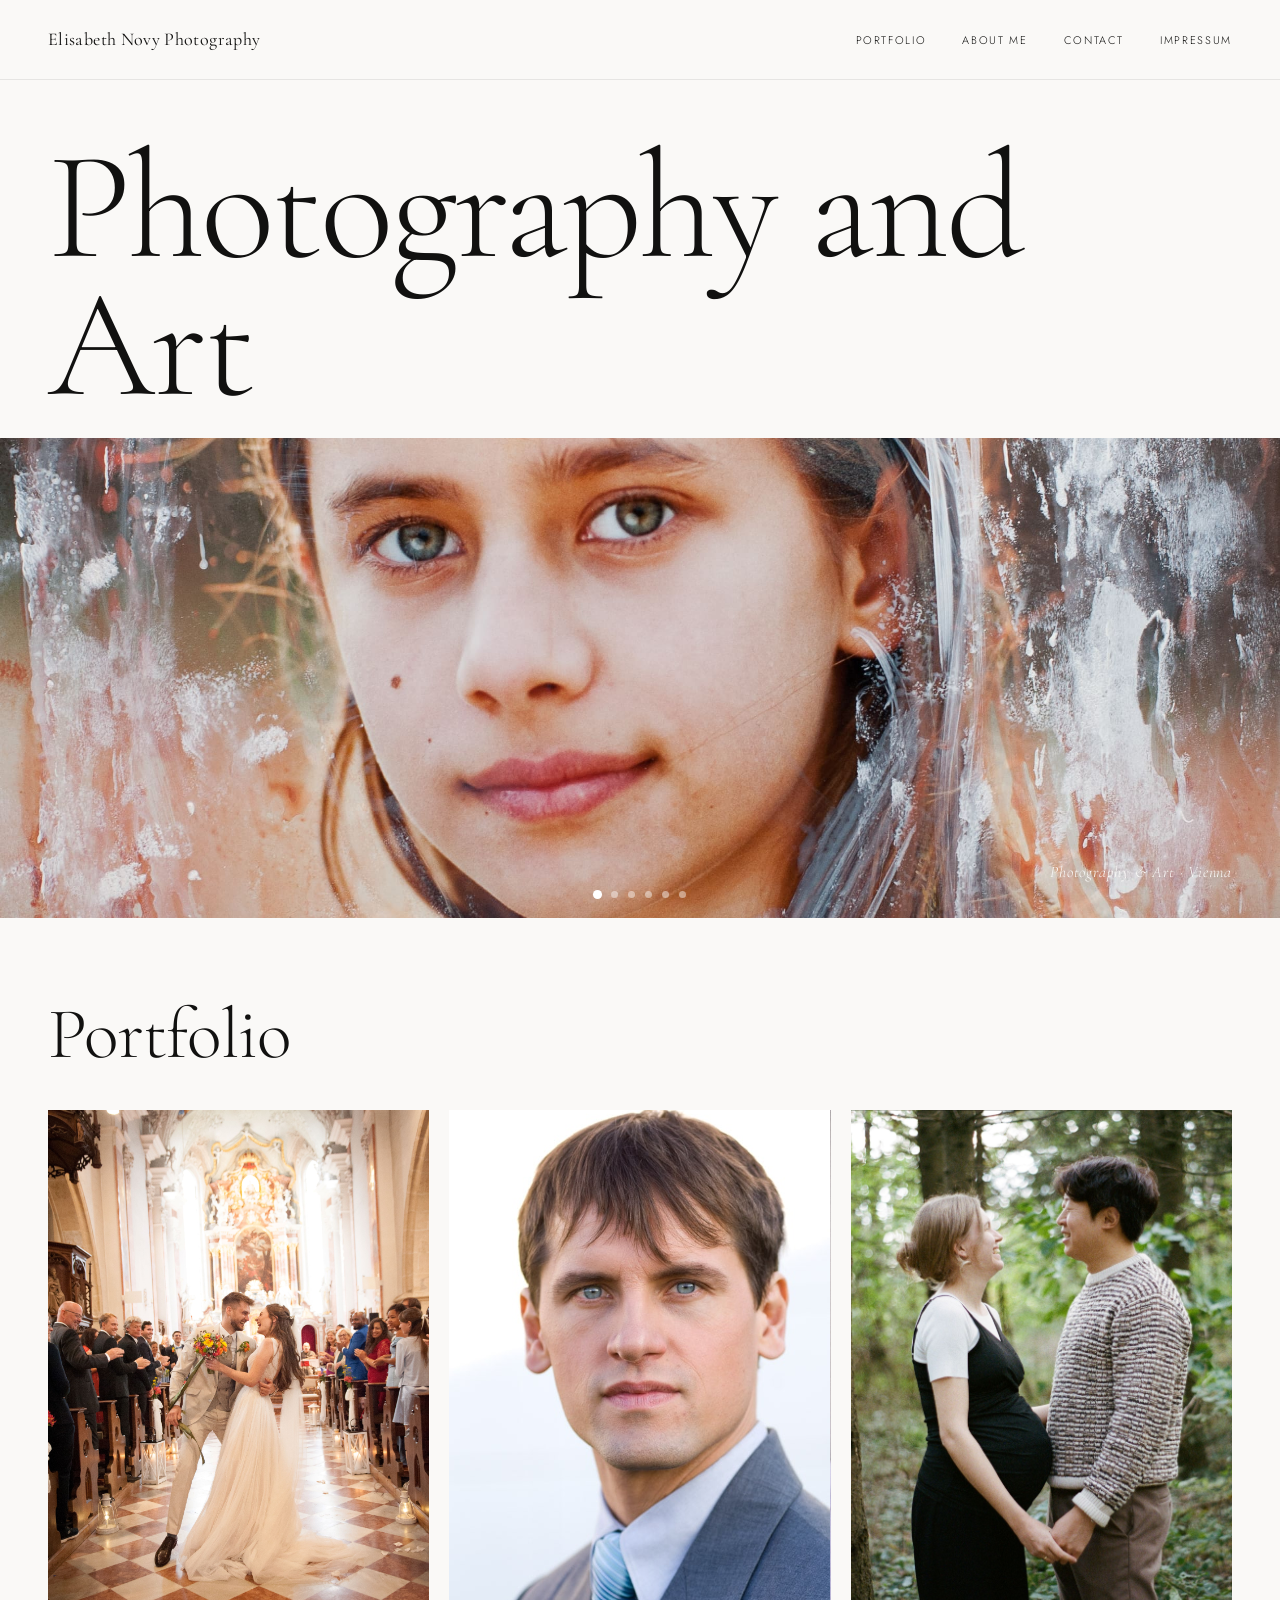
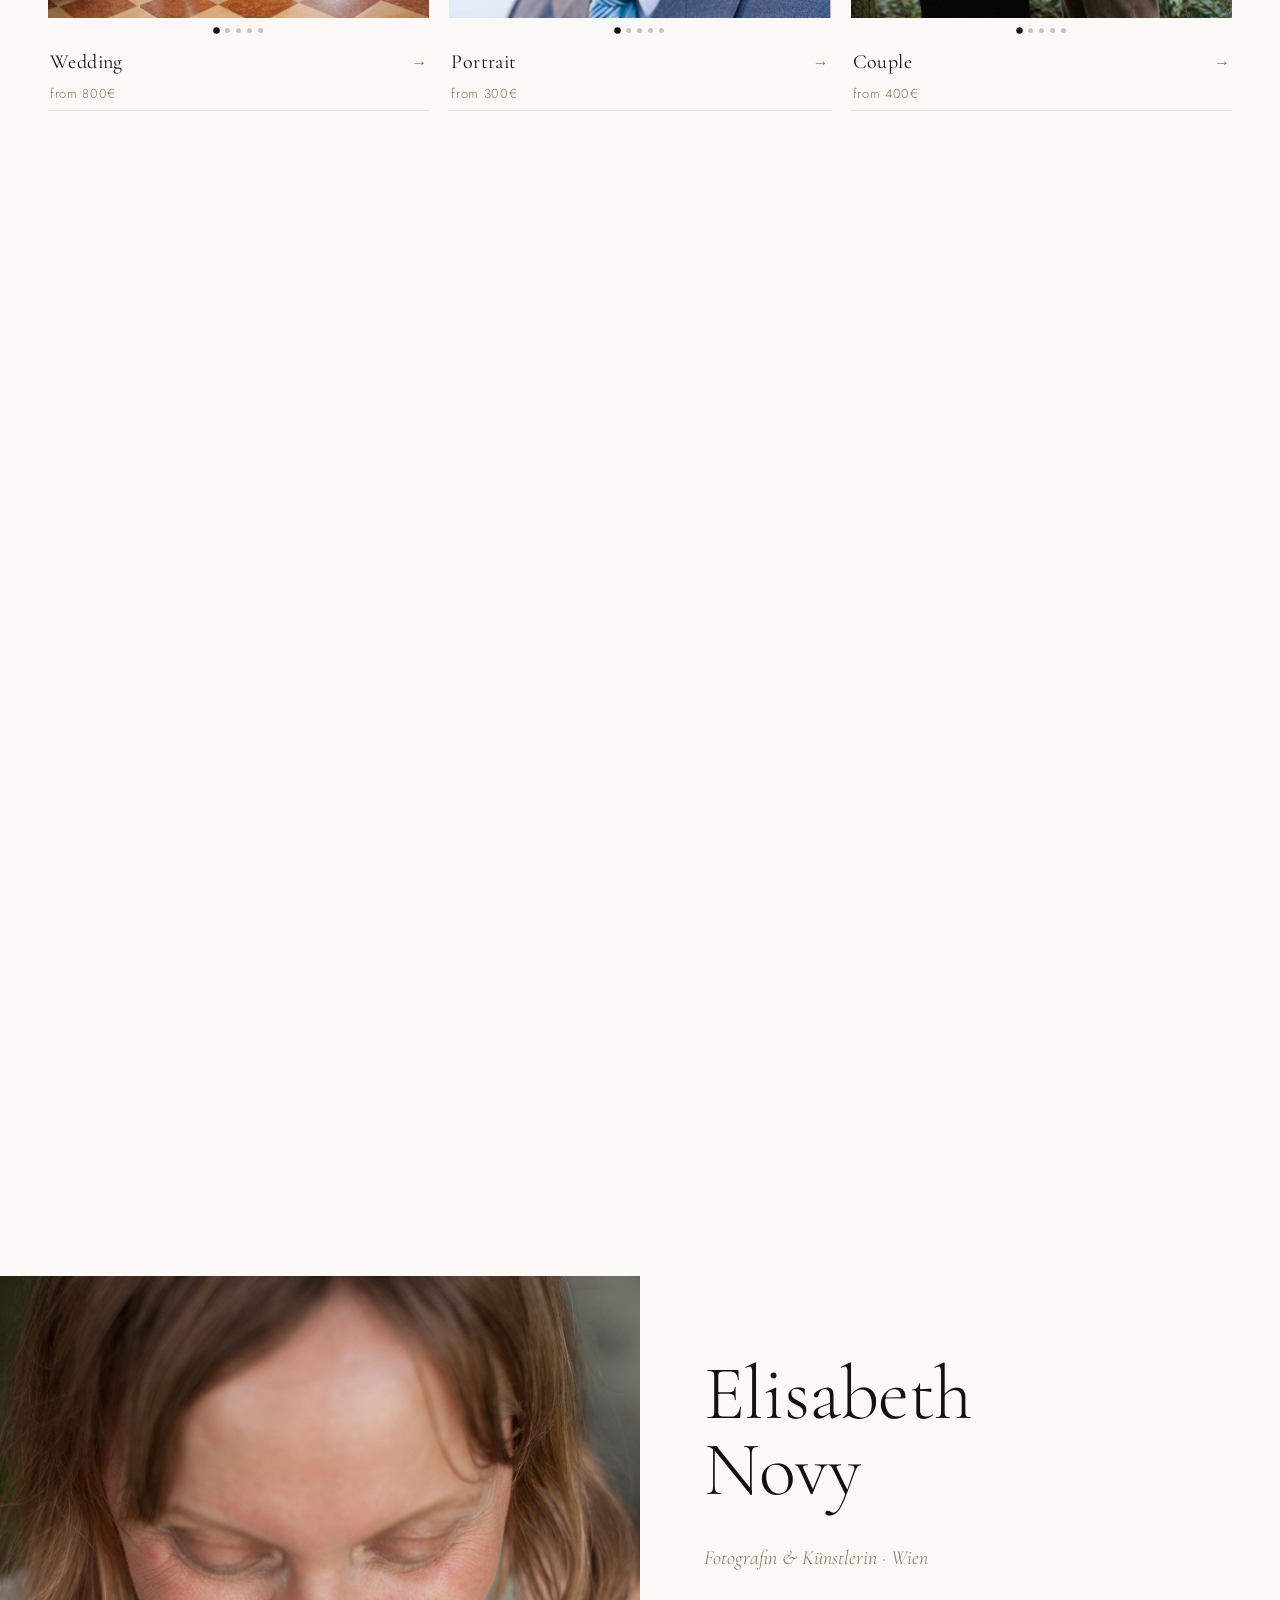
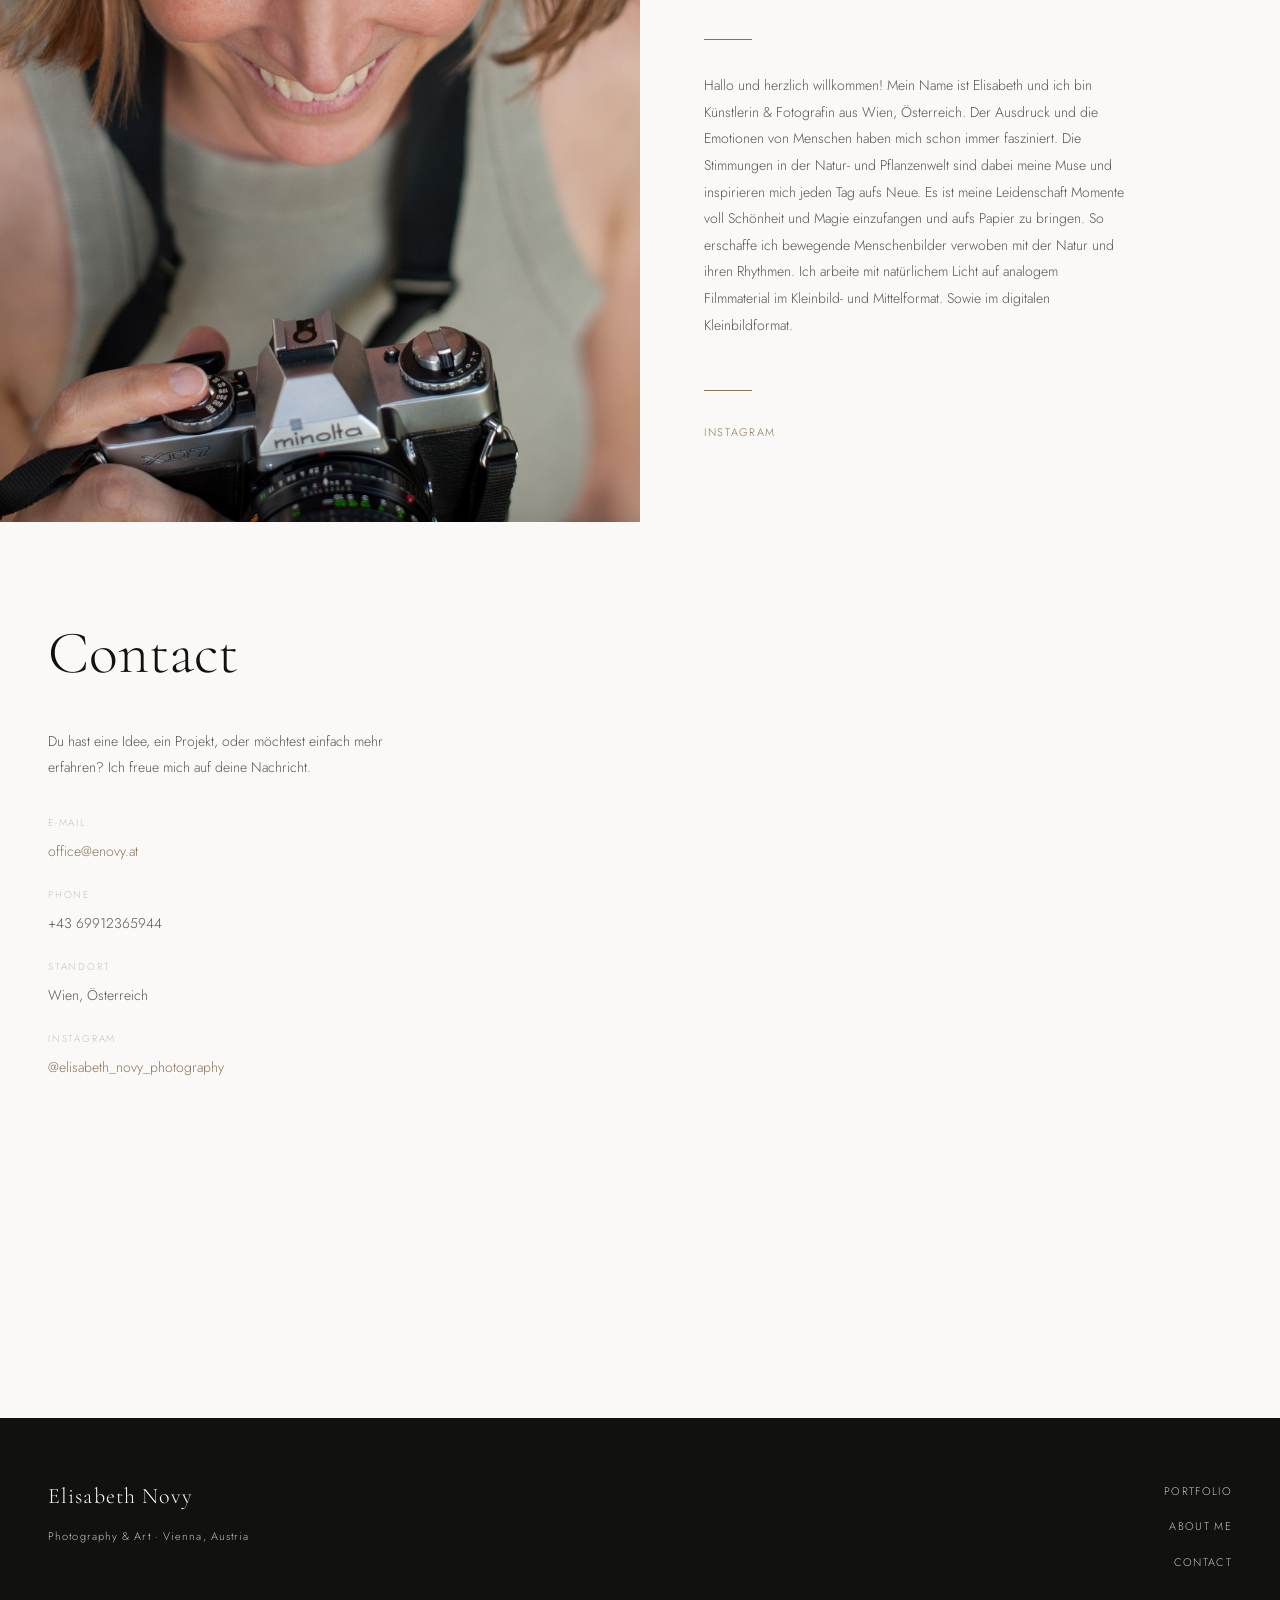
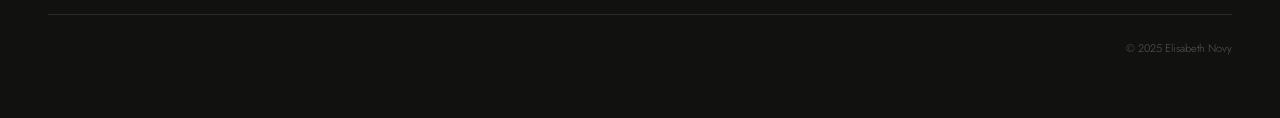
==== commit 94c3f76b: "Update index.html" ====
--- a/index.html
+++ b/index.html
@@ -272,7 +272,7 @@
         <div class="contact-info">
           <span class="contact-label">E-Mail</span>
           <!-- Replace with real email -->
-          <a href="/cdn-cgi/l/email-protection#365950505f555376535859404f185742"><span class="__cf_email__" data-cfemail="2e414848474d4b6e4b40415857004f5a">[email&#160;protected]</span></a>
+          <a href="mailto:office@enovy.at">office@enovy.at</a>
           <span class="contact-label">Phone</span>
           +43 69912365944
           <span class="contact-label">Standort</span>
@@ -557,4 +557,4 @@
         const target = document.querySelector(link.getAttribute('href'));
         if (target) {
           e.preventDefault();
-        +        
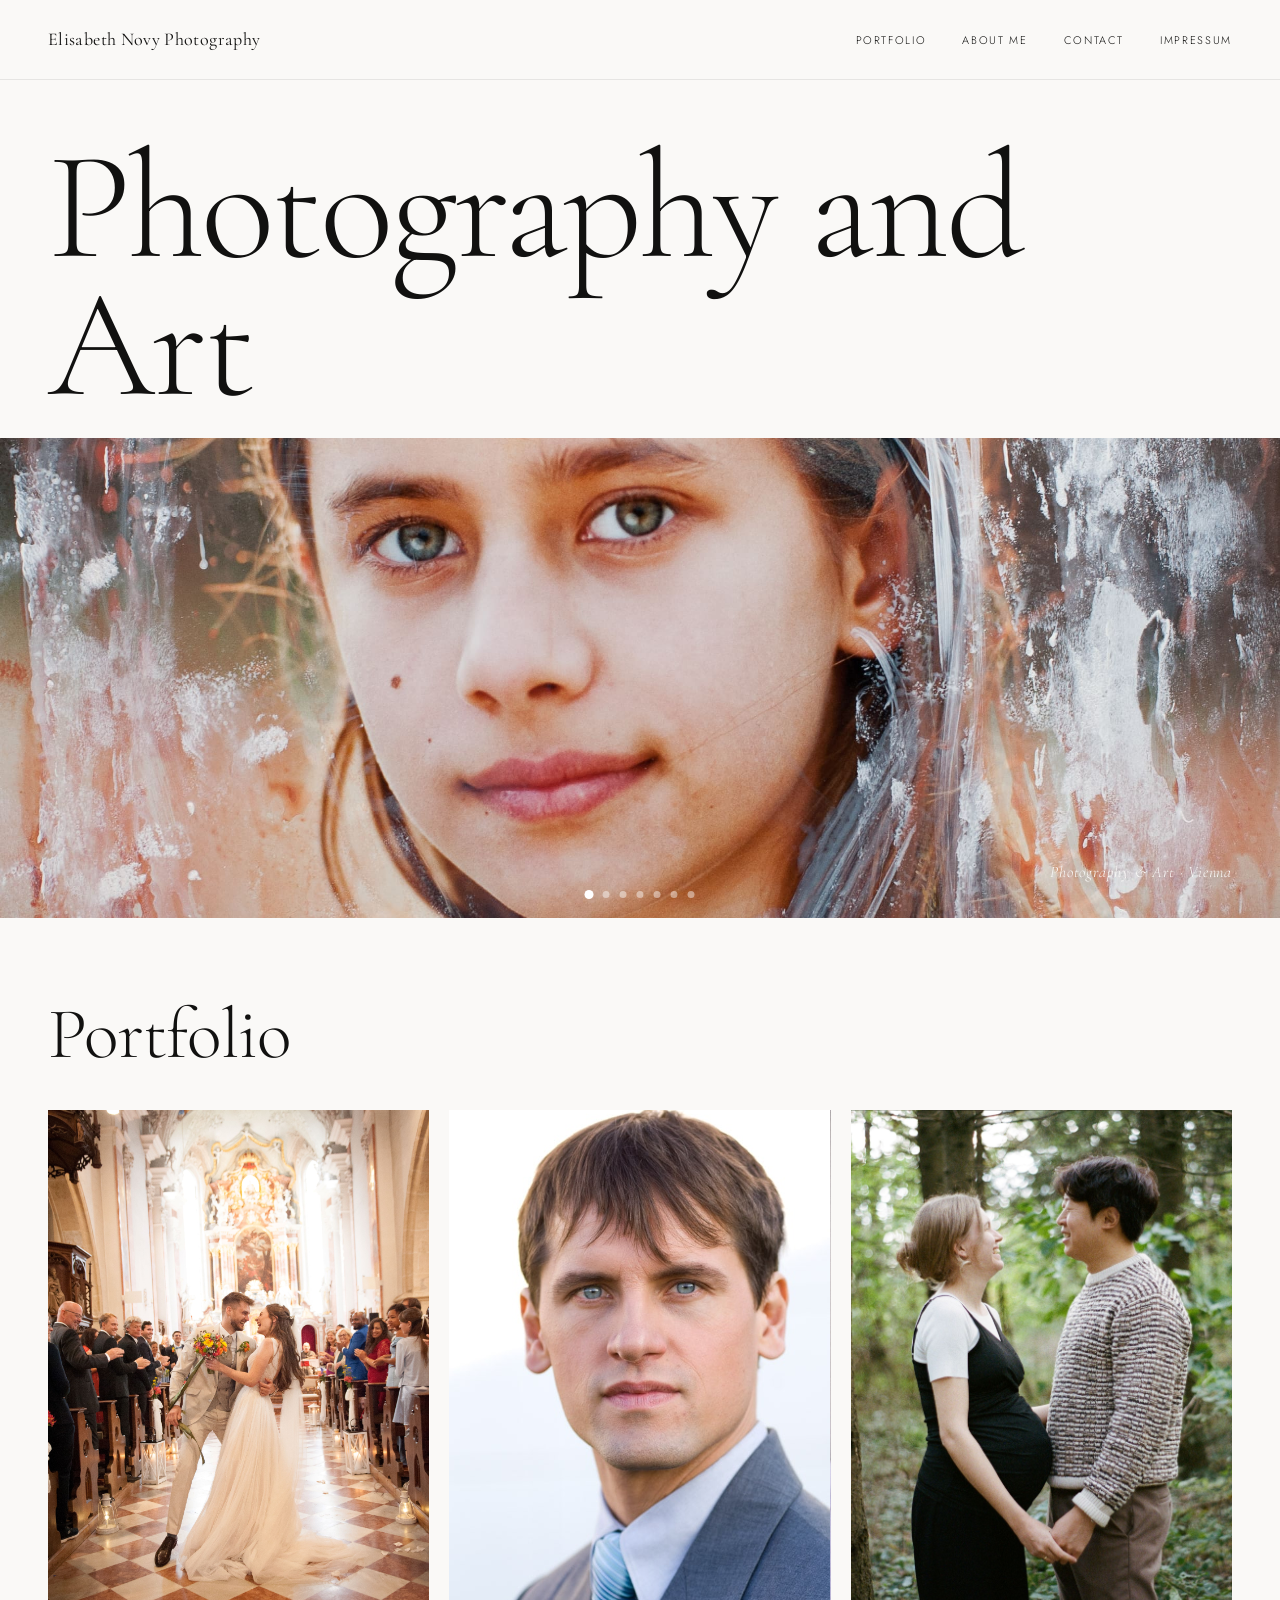
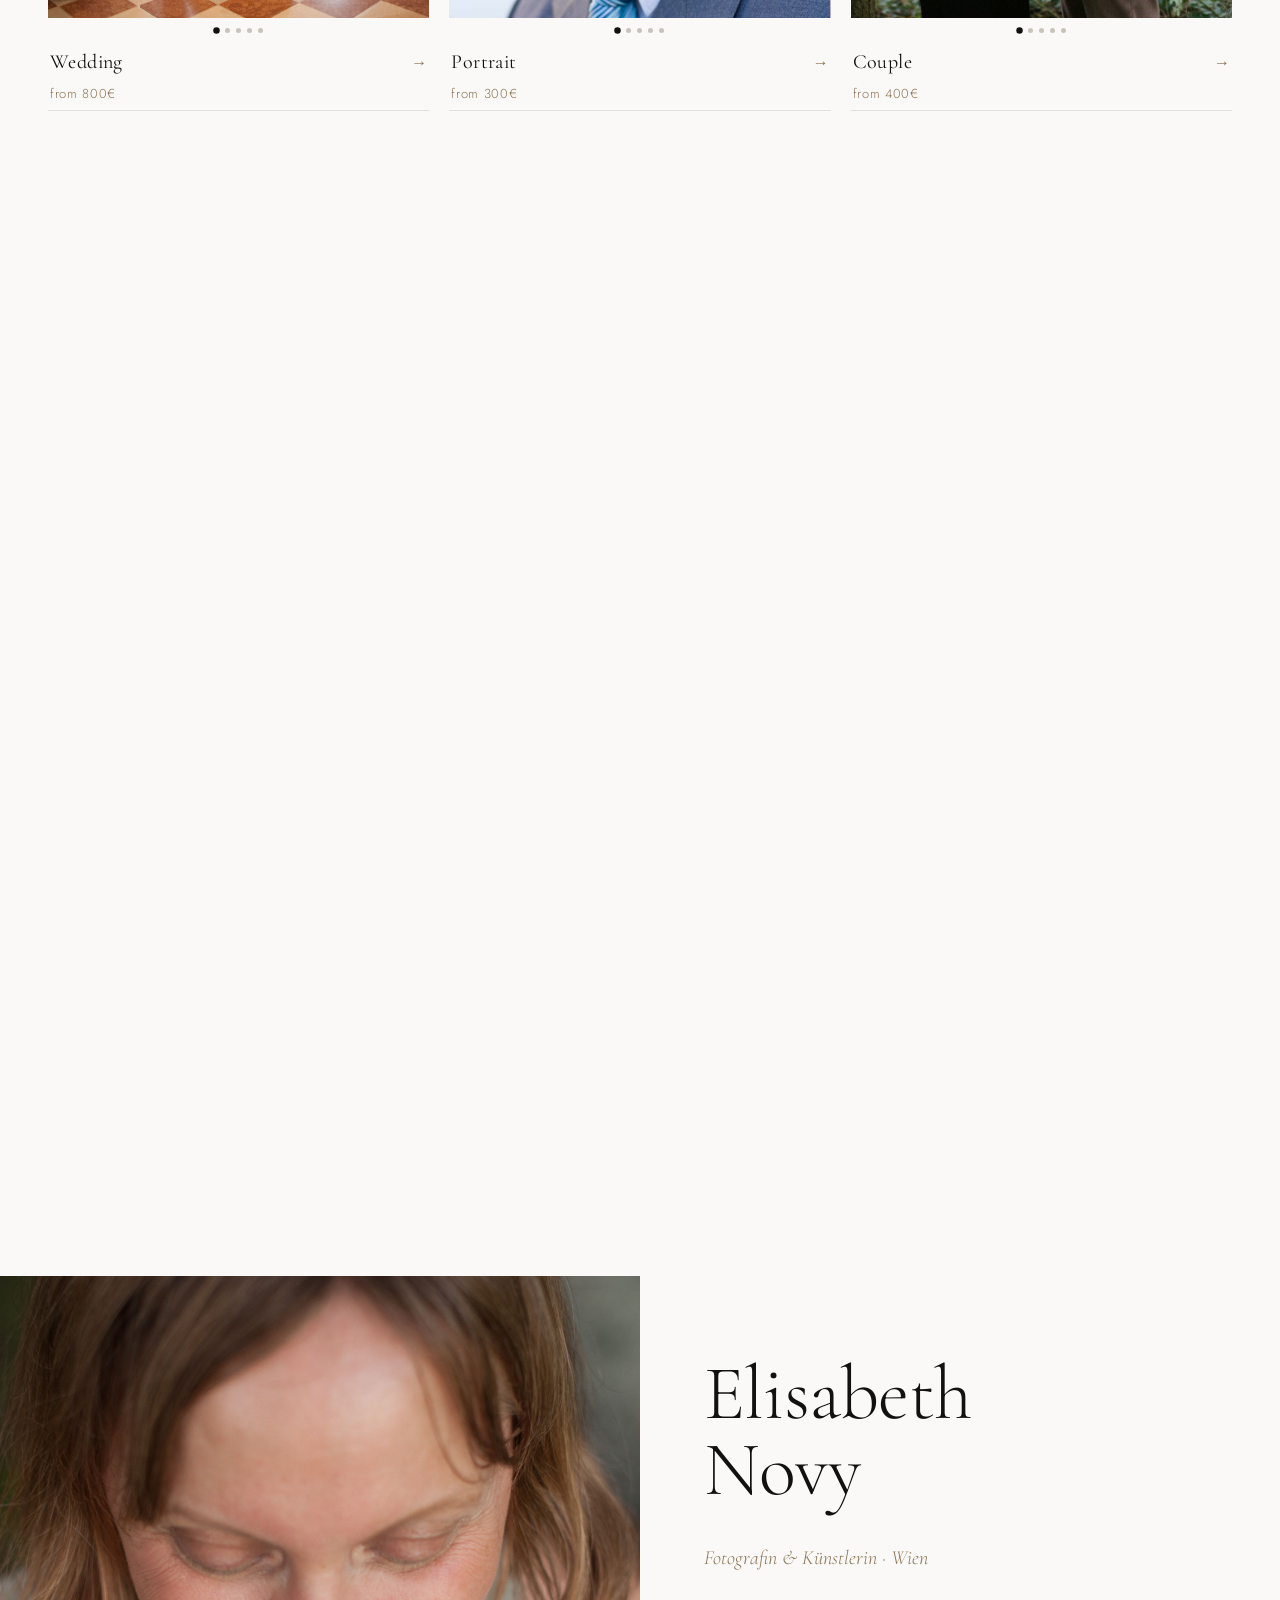
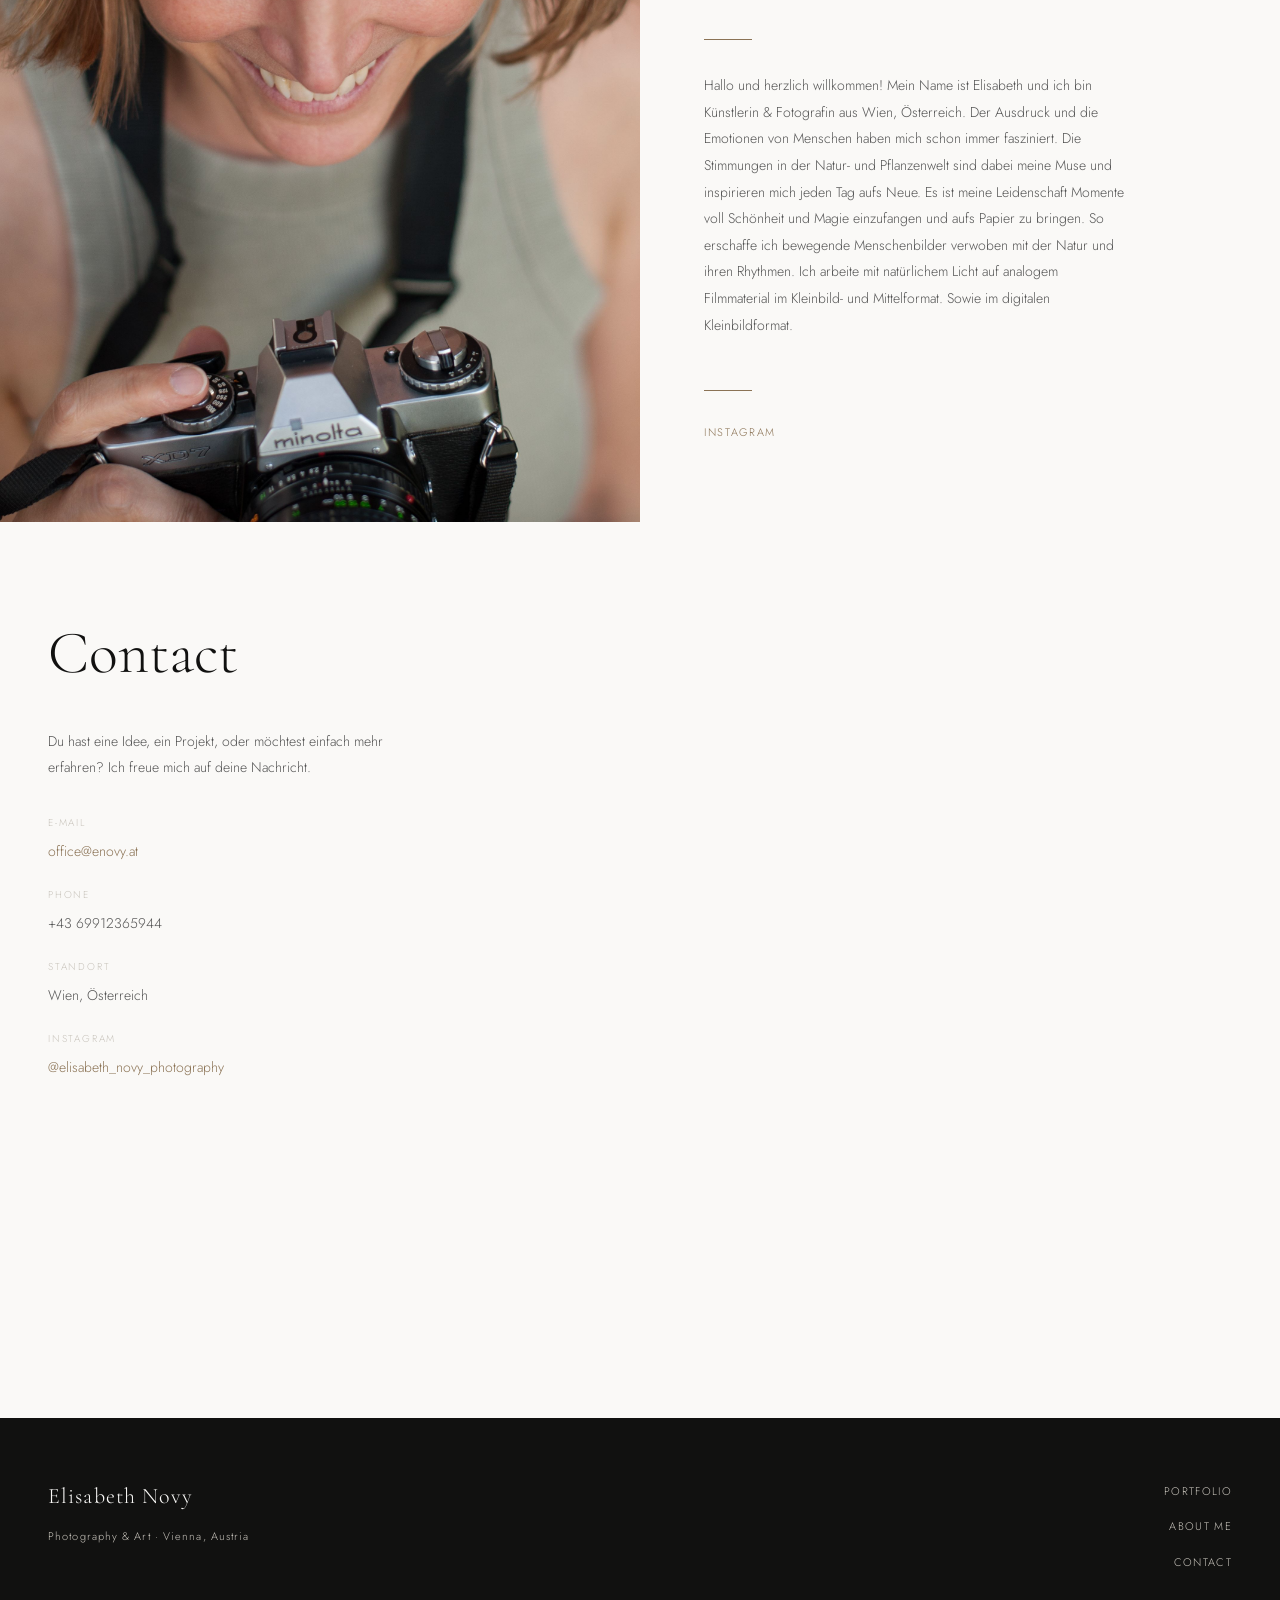
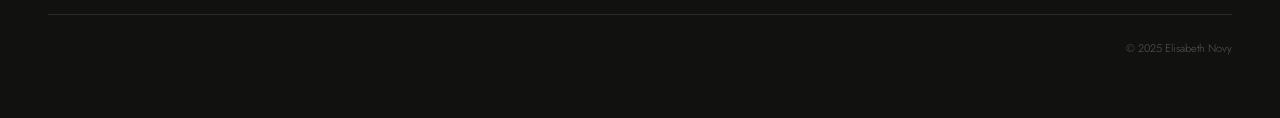
==== commit 6955ad55: "Update index.html" ====
--- a/index.html
+++ b/index.html
@@ -40,6 +40,7 @@
             <div class="slide" style="background-image: url('images/DSC_1596-2-2-min.jpg')"></div>
             <div class="slide" style="background-image: url('images/DSC2990-Edit-Edit-min.jpg')"></div>
             <div class="slide" style="background-image: url('images/DSC2421.JPG')"></div>
+            <div class="slide" style="background-image: url('images/DSC0042-Edit.JPG')"></div>
           </div>
         </div>
         <div class="slide-dots" id="hero-dots">
@@ -48,6 +49,7 @@
           <button class="dot" aria-label="Bild 3"></button>
           <button class="dot" aria-label="Bild 4"></button>
           <button class="dot" aria-label="Bild 5"></button>
+          <button class="dot" aria-label="Bild 6"></button>
           <button class="dot" aria-label="Bild 6"></button>
         </div>
         <p class="hero-tagline">Photography &amp; Art · Vienna</p>
@@ -167,6 +169,7 @@
             <div class="pslide" style="background-image: url('images/DSC123675.jpg')"></div>
             <div class="pslide" style="background-image: url('images/DSC1952-Edit.JPG')"></div>
             <div class="pslide" style="background-image: url('images/D2C1229.jpg')"></div>
+            <div class="pslide" style="background-image: url('images/DSC2035r-Edit.JPG')"></div>
           
           </div>
         </div>
@@ -188,6 +191,7 @@
             <div class="pslide" style="background-image: url('images/DSC4499-min.jpg')"></div>
             <div class="pslide" style="background-image: url('images/20260128_122446.jpg')"></div>
             <div class="pslide" style="background-image: url('images/20260128_122147.jpg')"></div>
+            <div class="pslide" style="background-image: url('images/20251029_161417.JPG')"></div>
             <div class="pslide" style="background-image: url('images/20241216_114441 1.jpg')"></div>
             <div class="pslide" style="background-image: url('images/DSC_1576-2-2-min.jpg')"></div>
           
